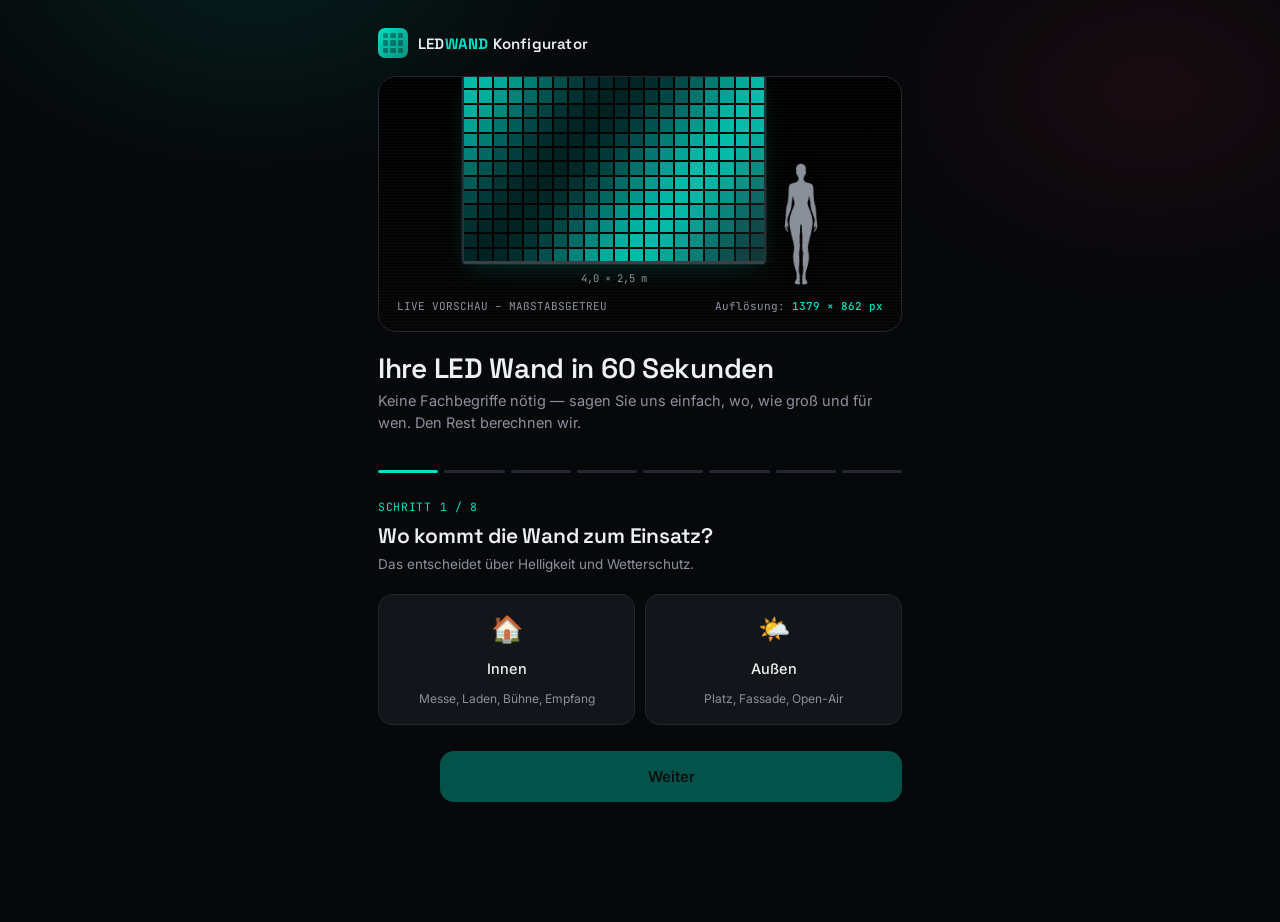
==== index.html @ cf52d273 "Initial release: LED wall price configurator Mobile-first single-page wizard for LED wall pricing (r" ====
<!DOCTYPE html>
<html lang="de">
<head>
<meta charset="UTF-8">
<meta name="viewport" content="width=device-width, initial-scale=1.0, maximum-scale=1.0">
<title>LED Wand Konfigurator</title>
<link rel="preconnect" href="https://fonts.googleapis.com">
<link href="https://fonts.googleapis.com/css2?family=Space+Grotesk:wght@400;500;600;700&family=Inter:wght@400;500;600;700&family=JetBrains+Mono:wght@400;500&display=swap" rel="stylesheet">
<link rel="stylesheet" href="css/base.css">
<link rel="stylesheet" href="css/preview.css">
<link rel="stylesheet" href="css/ui.css">
</head>
<body>
<div class="bgglow"></div>
<div class="wrap">

  <!-- ═══════════ HEADER / LIVE PREVIEW ═══════════ -->
  <div class="hero">
    <div class="brand">
      <div class="brand-mark">
        <span></span><span></span><span></span>
        <span></span><span></span><span></span>
        <span></span><span></span><span></span>
      </div>
      <div class="brand-name">LED<b>WAND</b> Konfigurator</div>
    </div>

    <div class="led-preview">
      <div class="scale-stage" id="scaleStage">
        <div class="wall-unit" id="wallUnit">
          <div class="grid-stage" id="gridStage"></div>
          <div class="wall-dim" id="wallDim">4,0 × 2,5 m</div>
        </div>
        <div class="human-unit" id="humanUnit">
          <img id="humanImg" src="assets/human.png" alt="Maßstab">
        </div>
      </div>
      <div class="preview-meta">
        <span>LIVE VORSCHAU – MAßSTABSGETREU</span>
        <span>Auflösung: <span class="val" id="metaRes">–</span></span>
      </div>
    </div>

    <h1>Ihre LED Wand in 60 Sekunden</h1>
    <p>Keine Fachbegriffe nötig — sagen Sie uns einfach, wo, wie groß und für wen. Den Rest berechnen wir.</p>
  </div>

  <div class="progress-row" id="progressRow"></div>

  <!-- ═══════════ STEP 1: Einsatzort ═══════════ -->
  <div class="step" data-step="location">
    <span class="eyebrow step-eyebrow"></span>
    <h2>Wo kommt die Wand zum Einsatz?</h2>
    <p class="sub">Das entscheidet über Helligkeit und Wetterschutz.</p>
    <div class="opt-grid two" id="optLocation">
      <div class="opt" data-value="indoor">
        <div class="ic">🏠</div>
        <div class="lbl">Innen</div>
        <div class="desc">Messe, Laden, Bühne, Empfang</div>
      </div>
      <div class="opt" data-value="outdoor">
        <div class="ic">🌤️</div>
        <div class="lbl">Außen</div>
        <div class="desc">Platz, Fassade, Open-Air</div>
      </div>
    </div>
  </div>

  <!-- ═══════════ STEP 2: Einsatzzweck ═══════════ -->
  <div class="step" data-step="purpose">
    <span class="eyebrow step-eyebrow"></span>
    <h2>Wofür nutzen Sie die Wand?</h2>
    <p class="sub">Hilft uns, die passende Bauweise vorzuschlagen.</p>
    <div class="opt-grid" id="optPurpose">
      <div class="opt" data-value="event">
        <div class="ic">🎤</div>
        <div><div class="lbl">Event / Messe</div><div class="desc">Kurzzeitig, oft gemietet</div></div>
        <div class="check">✓</div>
      </div>
      <div class="opt" data-value="stage">
        <div class="ic">🎸</div>
        <div><div class="lbl">Bühne / Konzert</div><div class="desc">Show, hohe Bildqualität</div></div>
        <div class="check">✓</div>
      </div>
      <div class="opt" data-value="retail">
        <div class="ic">🛍️</div>
        <div><div class="lbl">Laden / Werbung</div><div class="desc">Dauerinstallation, Schaufenster</div></div>
        <div class="check">✓</div>
      </div>
      <div class="opt" data-value="corporate">
        <div class="ic">🏢</div>
        <div><div class="lbl">Empfang / Büro</div><div class="desc">Lobby, Konferenzraum</div></div>
        <div class="check">✓</div>
      </div>
      <div class="opt" data-value="other">
        <div class="ic">✨</div>
        <div><div class="lbl">Etwas anderes</div><div class="desc">Sonderprojekt</div></div>
        <div class="check">✓</div>
      </div>
    </div>
  </div>

  <!-- ═══════════ STEP 3: Betrachtungsabstand ═══════════ -->
  <div class="step" data-step="distance">
    <span class="eyebrow step-eyebrow"></span>
    <h2>Wie nah kommen Zuschauer der Wand?</h2>
    <p class="sub">Der typische Mindestabstand des Publikums — nicht die Raumgröße.</p>
    <div class="slider-block">
      <div class="slider-readout" id="distReadout">5<small>Meter</small></div>
      <div class="slider-caption" id="distCaption">Normaler Messestand-Abstand</div>
      <input type="range" id="distSlider" min="1" max="30" value="5" step="1">
      <div class="range-labels"><span>1 m</span><span>30+ m</span></div>
    </div>
  </div>

  <!-- ═══════════ STEP 4: Größe ═══════════ -->
  <div class="step" data-step="size">
    <span class="eyebrow step-eyebrow"></span>
    <h2>Wie groß soll die Wand sein?</h2>
    <p class="sub">Schätzen reicht völlig — wir runden auf passende Module.</p>
    <div class="slider-block">
      <div class="dual-slider">
        <div class="dual-label"><span>Breite</span><b id="widthVal">4.0 m</b></div>
        <input type="range" id="widthSlider" min="1" max="15" value="4" step="0.5">
      </div>
      <div class="dual-slider">
        <div class="dual-label"><span>Höhe</span><b id="heightVal">2.5 m</b></div>
        <input type="range" id="heightSlider" min="1" max="8" value="2.5" step="0.5">
      </div>
      <div class="range-labels" style="margin-top:16px;">
        <span>Gesamtfläche</span>
        <span class="val" id="areaVal" style="color:var(--accent); font-family:'JetBrains Mono',monospace;">10.0 m²</span>
      </div>
    </div>
  </div>

  <!-- ═══════════ STEP 5: Montagehöhe ═══════════ -->
  <div class="step" data-step="mountHeight">
    <span class="eyebrow step-eyebrow"></span>
    <h2>Wie hoch über dem Boden hängt die Wand?</h2>
    <p class="sub">Die Unterkante der Wand — wichtig für Sichtlinien und Befestigung.</p>
    <div class="slider-block">
      <div class="slider-readout" id="mountHReadout">0,0<small>Meter</small></div>
      <div class="slider-caption" id="mountHCaption">Direkt auf dem Boden stehend</div>
      <input type="range" id="mountHSlider" min="0" max="6" value="0" step="0.25">
      <div class="range-labels"><span>0 m</span><span>6 m</span></div>
    </div>
  </div>

  <!-- ═══════════ STEP 6: Himmelsrichtung (nur outdoor) ═══════════ -->
  <div class="step" data-step="orientation">
    <span class="eyebrow step-eyebrow"></span>
    <h2>In welche Richtung zeigt die Wand?</h2>
    <p class="sub">Wichtig bei Außenwänden, da Sonneneinstrahlung die Lesbarkeit beeinflusst.</p>
    <div class="opt-grid two" id="optOrientation">
      <div class="opt" data-value="n"><div class="ic">⬆️</div><div class="lbl">Norden</div><div class="check">✓</div></div>
      <div class="opt" data-value="ne"><div class="ic">↗️</div><div class="lbl">Nordosten</div><div class="check">✓</div></div>
      <div class="opt" data-value="e"><div class="ic">➡️</div><div class="lbl">Osten</div><div class="check">✓</div></div>
      <div class="opt" data-value="se"><div class="ic">↘️</div><div class="lbl">Südosten</div><div class="check">✓</div></div>
      <div class="opt" data-value="s"><div class="ic">⬇️</div><div class="lbl">Süden</div><div class="check">✓</div></div>
      <div class="opt" data-value="sw"><div class="ic">↙️</div><div class="lbl">Südwesten</div><div class="check">✓</div></div>
      <div class="opt" data-value="w"><div class="ic">⬅️</div><div class="lbl">Westen</div><div class="check">✓</div></div>
      <div class="opt" data-value="nw"><div class="ic">↖️</div><div class="lbl">Nordwesten</div><div class="check">✓</div></div>
    </div>
    <p class="sub" style="margin-top:14px;">Unsicher? Kein Problem, einfach die ungefähre Richtung wählen.</p>
  </div>

  <!-- ═══════════ STEP 7: Mieten / Kaufen ═══════════ -->
  <div class="step" data-step="model">
    <span class="eyebrow step-eyebrow"></span>
    <h2>Mieten oder kaufen?</h2>
    <p class="sub">Bei kurzfristigem Bedarf lohnt sich meist die Miete.</p>
    <div class="opt-grid two" id="optModel">
      <div class="opt" data-value="rent"><div class="ic">📅</div><div class="lbl">Mieten</div><div class="desc">Tage / Wochen</div></div>
      <div class="opt" data-value="buy"><div class="ic">🏗️</div><div class="lbl">Kaufen</div><div class="desc">Feste Installation</div></div>
    </div>
    <div id="rentDaysWrap" style="display:none; margin-top:16px;">
      <div class="slider-block">
        <div class="slider-readout" id="daysReadout">3<small>Tage</small></div>
        <div class="slider-caption">Mietdauer inkl. Auf-/Abbau</div>
        <input type="range" id="daysSlider" min="1" max="30" value="3" step="1">
        <div class="range-labels"><span>1 Tag</span><span>30 Tage</span></div>
      </div>
    </div>
  </div>

  <!-- ═══════════ STEP 8: Montage / Aufbau ═══════════ -->
  <div class="step" data-step="installation">
    <span class="eyebrow step-eyebrow"></span>
    <h2>Wie soll die Wand befestigt werden?</h2>
    <p class="sub">Nur eine Einschätzung — die Technik klären wir später im Detail.</p>
    <div class="opt-grid two" id="optMountType">
      <div class="opt" data-value="wall"><div class="ic">🧱</div><div class="lbl">An Wand</div></div>
      <div class="opt" data-value="ground"><div class="ic">🪜</div><div class="lbl">Freistehend / Boden</div></div>
      <div class="opt" data-value="truss"><div class="ic">🏗️</div><div class="lbl">Hängend / Traverse</div></div>
      <div class="opt" data-value="facade"><div class="ic">🏢</div><div class="lbl">Fassade / Dach</div></div>
    </div>
    <p class="sub" style="margin-top:22px; margin-bottom:10px;">Ist bereits eine Halterung oder Unterkonstruktion vorhanden?</p>
    <div class="opt-grid two" id="optStructure">
      <div class="opt" data-value="yes"><div class="ic">✅</div><div class="lbl">Ja</div></div>
      <div class="opt" data-value="no"><div class="ic">➖</div><div class="lbl">Nein</div></div>
      <div class="opt" data-value="unsure"><div class="ic">❔</div><div class="lbl">Weiß ich nicht</div></div>
    </div>
    <div class="field" style="margin-top:22px;">
      <label>Aufbauort (Adresse oder Ort, optional)</label>
      <input type="text" id="inpLocation" placeholder="z. B. Marktplatz, Musterstadt">
    </div>
  </div>

  <!-- ═══════════ STEP 9: Kontakt ═══════════ -->
  <div class="step" data-step="contact">
    <span class="eyebrow step-eyebrow"></span>
    <h2>Letzter Schritt — wohin mit dem Angebot?</h2>
    <p class="sub">Wir senden Ihnen die Detailkalkulation. Keine Spam-Anrufe, versprochen.</p>
    <div class="field">
      <label>Name</label>
      <input type="text" id="inpName" placeholder="Max Mustermann">
    </div>
    <div class="field">
      <label>Firma (optional)</label>
      <input type="text" id="inpCompany" placeholder="Mustermann GmbH">
    </div>
    <div class="field">
      <label>E-Mail</label>
      <input type="email" id="inpEmail" placeholder="max@firma.de">
    </div>
    <div class="field">
      <label>Telefon (optional)</label>
      <input type="tel" id="inpPhone" placeholder="+49 ...">
    </div>
  </div>

  <!-- ═══════════ RESULT ═══════════ -->
  <div class="step" data-step="result">
    <span class="eyebrow">Ihr Ergebnis</span>
    <h2 id="resultHeadline">Ihre individuelle Einschätzung</h2>
    <p class="sub">Unverbindlich &amp; automatisch berechnet — ein Mensch prüft das final.</p>

    <div class="offer-card">
      <div class="offer-top">
        <div>
          <div class="tag">GESCHÄTZTER PREIS</div>
          <div class="offer-price" id="offerPrice">– €<small id="offerPriceUnit"></small></div>
          <div class="offer-sub" id="offerSub"></div>
        </div>
      </div>
      <div class="spec-list" id="specList"></div>
    </div>

    <div class="disclaimer">
      <b>Hinweis:</b> Dies ist eine automatische Richtpreis-Schätzung auf Basis Ihrer Angaben.
      Die finale Bestätigung inkl. Verfügbarkeit erfolgt nach Prüfung durch unser Team —
      derzeit ohne Versand, das folgt in der nächsten Ausbaustufe (E-Mail / SMS-Verifizierung).
    </div>

    <button class="restart" id="restartBtn">Konfiguration neu starten</button>
  </div>

  <!-- ═══════════ NAV BUTTONS ═══════════ -->
  <div class="nav-row" id="navRow">
    <button class="btn btn-ghost" id="backBtn">←</button>
    <button class="btn btn-primary" id="nextBtn">Weiter</button>
  </div>

</div>

<!-- JS — load order matters: state → pricing → navigation → validation → selectors → sliders → preview → offer → main -->
<script src="js/state.js"></script>
<script src="js/pricing.js"></script>
<script src="js/navigation.js"></script>
<script src="js/validation.js"></script>
<script src="js/selectors.js"></script>
<script src="js/sliders.js"></script>
<script src="js/preview.js"></script>
<script src="js/offer.js"></script>
<script src="js/main.js"></script>
</body>
</html>
---- css/base.css ----
/* CLAUDE: Global CSS variables, reset, body, and main layout wrapper.
   Edit here to change the colour scheme (--accent, --bg, etc.) or overall max-width. */

:root {
  --bg: #07080a;
  --bg2: #0d0f13;
  --panel: #12151a;
  --panel-hi: #181c23;
  --line: #23272f;
  --text: #eef0f3;
  --muted: #8b929e;
  --accent: #00e0c6;
  --accent2: #ff3d6e;
  --accent-dim: #0a3d36;
  --radius: 18px;
}

* { box-sizing: border-box; }
html, body { margin: 0; padding: 0; }

body {
  background: var(--bg);
  color: var(--text);
  font-family: 'Inter', system-ui, sans-serif;
  -webkit-font-smoothing: antialiased;
  min-height: 100vh;
  overflow-x: hidden;
}

.bgglow {
  position: fixed; inset: 0; z-index: 0; pointer-events: none;
  background:
    radial-gradient(ellipse 600px 400px at 20% -5%, rgba(0,224,198,0.10), transparent 60%),
    radial-gradient(ellipse 500px 350px at 90% 10%, rgba(255,61,110,0.07), transparent 60%);
}

.wrap {
  position: relative; z-index: 1;
  max-width: 560px; margin: 0 auto;
  padding: 0 18px 120px;
}
---- css/preview.css ----
/* CLAUDE: Styles for the live LED wall preview widget (top of page).
   Covers: hero/brand header, .led-preview container, .scale-stage layout,
   .wall-unit + .grid-stage (the animated LED pixel grid), .human-unit silhouette,
   and .preview-meta readout bar.
   The @keyframes sweep is the shimmer animation on the grid. */

/* — HERO / BRAND — */
.hero { padding: 28px 0 14px; }

.brand { display: flex; align-items: center; gap: 10px; margin-bottom: 18px; }
.brand-mark {
  width: 30px; height: 30px; border-radius: 7px;
  background: linear-gradient(135deg, var(--accent), #0a8f7e);
  display: grid; grid-template-columns: repeat(3, 1fr); gap: 2px; padding: 5px;
}
.brand-mark span { background: rgba(0,0,0,0.35); border-radius: 1px; }
.brand-name { font-family: 'Space Grotesk', sans-serif; font-weight: 600; font-size: 15px; letter-spacing: 0.2px; }
.brand-name b { color: var(--accent); }

/* — LED PREVIEW BOX — */
.led-preview {
  position: relative;
  border-radius: var(--radius);
  background: linear-gradient(180deg, #000, #050505);
  border: 1px solid var(--line);
  padding: 18px;
  overflow: hidden;
}
.led-preview::before {
  content: "";
  position: absolute; inset: 0;
  background: repeating-linear-gradient(
    0deg,
    rgba(255,255,255,0.025) 0px, rgba(255,255,255,0.025) 1px,
    transparent 1px, transparent 3px
  );
  pointer-events: none;
}

/* — SCALE STAGE (wall + human side by side) — */
.scale-stage {
  display: flex; align-items: flex-end; justify-content: center;
  gap: 18px; height: 190px; padding: 6px 4px 0;
}

.wall-unit {
  position: relative; flex-shrink: 0;
  display: flex; flex-direction: column; align-items: center;
}
.wall-unit .grid-stage {
  border: 2px solid #2b2f37;
  border-bottom: 3px solid #3a3f49;
  box-shadow: 0 0 0 1px rgba(0,224,198,0.08), 0 8px 24px -6px rgba(0,224,198,0.18);
}
.wall-dim {
  margin-top: 7px;
  font-family: 'JetBrains Mono', monospace;
  font-size: 10.5px; color: var(--muted); white-space: nowrap;
}

.human-unit {
  flex-shrink: 0; display: flex; flex-direction: column;
  align-items: center; justify-content: flex-end; height: 100%;
}
.human-unit img {
  display: block;
  filter: drop-shadow(0 2px 6px rgba(0,0,0,0.5));
  height: 100%; width: auto;
}
.human-label {
  margin-top: 7px;
  font-family: 'JetBrains Mono', monospace;
  font-size: 10.5px; color: var(--accent); white-space: nowrap;
}

/* — LED PIXEL GRID — */
.grid-stage {
  display: grid; gap: 2px; border-radius: 4px;
  overflow: hidden; position: relative; background: #020404;
}
.grid-stage::after {
  content: ""; position: absolute; inset: 0;
  background: linear-gradient(120deg, transparent 30%, rgba(255,255,255,0.07) 45%, transparent 60%);
  background-size: 220% 220%;
  animation: sweep 5s linear infinite;
  mix-blend-mode: screen; pointer-events: none;
}
@keyframes sweep {
  0%   { background-position: 120% 0%; }
  100% { background-position: -20% 100%; }
}

.cell {
  background: var(--cell-color, #0a1c19);
  border-radius: 0px;
  transition: background 0.6s ease, opacity 0.6s ease;
}

/* — METADATA BAR — */
.preview-meta {
  display: flex; justify-content: space-between; align-items: baseline;
  margin-top: 14px;
  font-family: 'JetBrains Mono', monospace; font-size: 11px; color: var(--muted);
}
.preview-meta .val { color: var(--accent); font-weight: 500; }

/* — HERO TEXT — */
.hero h1 {
  font-family: 'Space Grotesk', sans-serif;
  font-size: 26px; line-height: 1.15; font-weight: 600;
  margin: 20px 0 6px; letter-spacing: -0.3px;
}
.hero p { color: var(--muted); font-size: 14.5px; line-height: 1.5; margin: 0; }

@media (min-width: 480px) {
  .hero h1 { font-size: 28px; }
}
---- css/ui.css ----
/* CLAUDE: All UI control styles.
   Sections (in order):
   1. Progress bar (.progress-row / .progress-seg)
   2. Step wizard cards (.step, .eyebrow, @keyframes fadeUp)
   3. Option cards (.opt-grid, .opt, .opt.selected, .check badge)
   4. Sliders (.slider-block, .slider-readout, .dual-slider, input[type=range])
   5. Input fields (.field, .field-row)
   6. Navigation buttons (.nav-row, .btn, .btn-primary, .btn-ghost)
   7. Result/offer card (.offer-card, .spec-list, .disclaimer, .restart) */

/* ═══ 1. PROGRESS BAR ═══ */
.progress-row { display: flex; gap: 6px; margin: 22px 0 26px; }
.progress-seg { height: 3px; flex: 1; background: var(--line); border-radius: 2px; overflow: hidden; }
.progress-seg .fill { height: 100%; width: 0%; background: var(--accent); transition: width 0.4s ease; }

/* ═══ 2. STEP WIZARD CARDS ═══ */
.step { display: none; }
.step.active { display: block; animation: fadeUp 0.35s ease; }
@keyframes fadeUp {
  from { opacity: 0; transform: translateY(8px); }
  to   { opacity: 1; transform: translateY(0); }
}

.eyebrow {
  font-family: 'JetBrains Mono', monospace; font-size: 11.5px;
  letter-spacing: 0.06em; color: var(--accent);
  text-transform: uppercase; margin-bottom: 8px; display: block;
}
.step h2 {
  font-family: 'Space Grotesk', sans-serif; font-size: 21px;
  font-weight: 600; margin: 0 0 6px; letter-spacing: -0.2px;
}
.step .sub { color: var(--muted); font-size: 13.5px; margin: 0 0 20px; line-height: 1.45; }

/* ═══ 3. OPTION CARDS ═══ */
.opt-grid { display: grid; gap: 10px; }
.opt-grid.two { grid-template-columns: 1fr 1fr; }

.opt {
  background: var(--panel); border: 1px solid var(--line); border-radius: 14px;
  padding: 16px 14px; cursor: pointer;
  display: flex; align-items: center; gap: 12px;
  transition: border-color 0.2s, background 0.2s, transform 0.15s;
  -webkit-tap-highlight-color: transparent; user-select: none;
}
.opt:active { transform: scale(0.98); }
.opt.selected {
  border-color: var(--accent);
  background: linear-gradient(180deg, rgba(0,224,198,0.10), rgba(0,224,198,0.03));
}
.opt .ic { font-size: 22px; flex-shrink: 0; width: 30px; text-align: center; }
.opt .lbl { font-size: 14.5px; font-weight: 500; }
.opt .desc { font-size: 12px; color: var(--muted); margin-top: 2px; }
.opt-grid.two .opt { flex-direction: column; text-align: center; padding: 18px 10px; }
.opt-grid.two .opt .ic { width: auto; font-size: 26px; margin-bottom: 4px; }

/* Selected check badge */
.check {
  margin-left: auto; width: 18px; height: 18px; border-radius: 50%;
  border: 1.5px solid var(--line); flex-shrink: 0;
  display: flex; align-items: center; justify-content: center;
  font-size: 11px; color: transparent;
}
.opt.selected .check { background: var(--accent); border-color: var(--accent); color: #06231f; }

/* ═══ 4. SLIDERS ═══ */
.slider-block { background: var(--panel); border: 1px solid var(--line); border-radius: 16px; padding: 22px 18px; }

.slider-readout {
  font-family: 'Space Grotesk', sans-serif; font-size: 34px; font-weight: 600;
  color: var(--accent); text-align: center; margin-bottom: 4px;
}
.slider-readout small { font-size: 15px; color: var(--muted); font-weight: 500; margin-left: 4px; }
.slider-caption { text-align: center; font-size: 12.5px; color: var(--muted); margin-bottom: 18px; }

input[type=range] {
  width: 100%; height: 4px; border-radius: 2px; background: var(--line);
  -webkit-appearance: none; appearance: none; outline: none;
}
input[type=range]::-webkit-slider-thumb {
  -webkit-appearance: none; width: 24px; height: 24px; border-radius: 50%;
  background: var(--accent); border: 4px solid var(--bg);
  box-shadow: 0 0 0 1px var(--accent), 0 2px 10px rgba(0,224,198,0.5);
  cursor: pointer;
}
input[type=range]::-moz-range-thumb {
  width: 24px; height: 24px; border-radius: 50%;
  background: var(--accent); border: 4px solid var(--bg); cursor: pointer;
}
.range-labels {
  display: flex; justify-content: space-between;
  font-size: 11px; color: var(--muted); margin-top: 8px;
  font-family: 'JetBrains Mono', monospace;
}

.dual-slider { margin-top: 18px; }
.dual-slider + .dual-slider { margin-top: 22px; }
.dual-label { display: flex; justify-content: space-between; font-size: 13px; color: var(--muted); margin-bottom: 8px; }
.dual-label b { color: var(--text); font-family: 'JetBrains Mono', monospace; font-weight: 500; }

/* ═══ 5. INPUT FIELDS ═══ */
.field { margin-bottom: 14px; }
.field label { display: block; font-size: 12.5px; color: var(--muted); margin-bottom: 6px; }
.field input, .field textarea {
  width: 100%; background: var(--panel); border: 1px solid var(--line); color: var(--text);
  border-radius: 12px; padding: 13px 14px; font-size: 15px; font-family: inherit;
  transition: border-color 0.2s;
}
.field input:focus, .field textarea:focus { outline: none; border-color: var(--accent); }
.field-row { display: flex; gap: 10px; }
.field-row .field { flex: 1; }

/* ═══ 6. NAV BUTTONS ═══ */
.nav-row { display: flex; gap: 10px; margin-top: 26px; }
.btn {
  flex: 1; border: none; border-radius: 14px; padding: 15px 18px;
  font-size: 15px; font-weight: 600; font-family: 'Inter', sans-serif;
  cursor: pointer; display: flex; align-items: center; justify-content: center; gap: 6px;
  transition: opacity 0.2s, transform 0.15s;
}
.btn:active { transform: scale(0.97); }
.btn-primary { background: var(--accent); color: #06231f; }
.btn-primary:disabled { opacity: 0.35; pointer-events: none; }
.btn-ghost { background: var(--panel); color: var(--text); border: 1px solid var(--line); flex: 0 0 52px; }

/* Footer spacer */
.fixed-bottom-spacer { height: 0; }

/* ═══ 7. RESULT / OFFER CARD ═══ */
.offer-card {
  background: linear-gradient(180deg, var(--panel-hi), var(--panel));
  border: 1px solid var(--line); border-radius: 20px; padding: 24px 20px; margin-top: 6px;
  position: relative; overflow: hidden;
}
.offer-card::before {
  content: ""; position: absolute; top: -40%; right: -30%; width: 240px; height: 240px;
  background: radial-gradient(circle, rgba(0,224,198,0.18), transparent 70%);
}
.offer-top {
  display: flex; justify-content: space-between; align-items: flex-start;
  margin-bottom: 18px; position: relative; z-index: 1;
}
.offer-top .tag { font-family: 'JetBrains Mono', monospace; font-size: 11px; color: var(--accent); letter-spacing: 0.05em; }
.offer-price { font-family: 'Space Grotesk', sans-serif; font-size: 38px; font-weight: 700; margin: 2px 0 0; }
.offer-price small { font-size: 14px; color: var(--muted); font-weight: 500; }
.offer-sub { font-size: 12.5px; color: var(--muted); margin-top: 4px; }

.spec-list { display: grid; gap: 0; border-top: 1px solid var(--line); margin-top: 4px; position: relative; z-index: 1; }
.spec-row { display: flex; justify-content: space-between; padding: 11px 0; border-bottom: 1px solid var(--line); font-size: 13.5px; }
.spec-row .k { color: var(--muted); }
.spec-row .v { font-weight: 500; text-align: right; }

.disclaimer {
  font-size: 11.5px; color: var(--muted); line-height: 1.5; margin-top: 16px;
  padding: 12px 14px; background: rgba(255,255,255,0.02);
  border-radius: 10px; border: 1px solid var(--line);
}
.disclaimer b { color: var(--accent2); }

.restart {
  display: block; text-align: center; margin: 18px auto 0;
  font-size: 13px; color: var(--muted); text-decoration: underline;
  cursor: pointer; background: none; border: none; font-family: inherit;
}
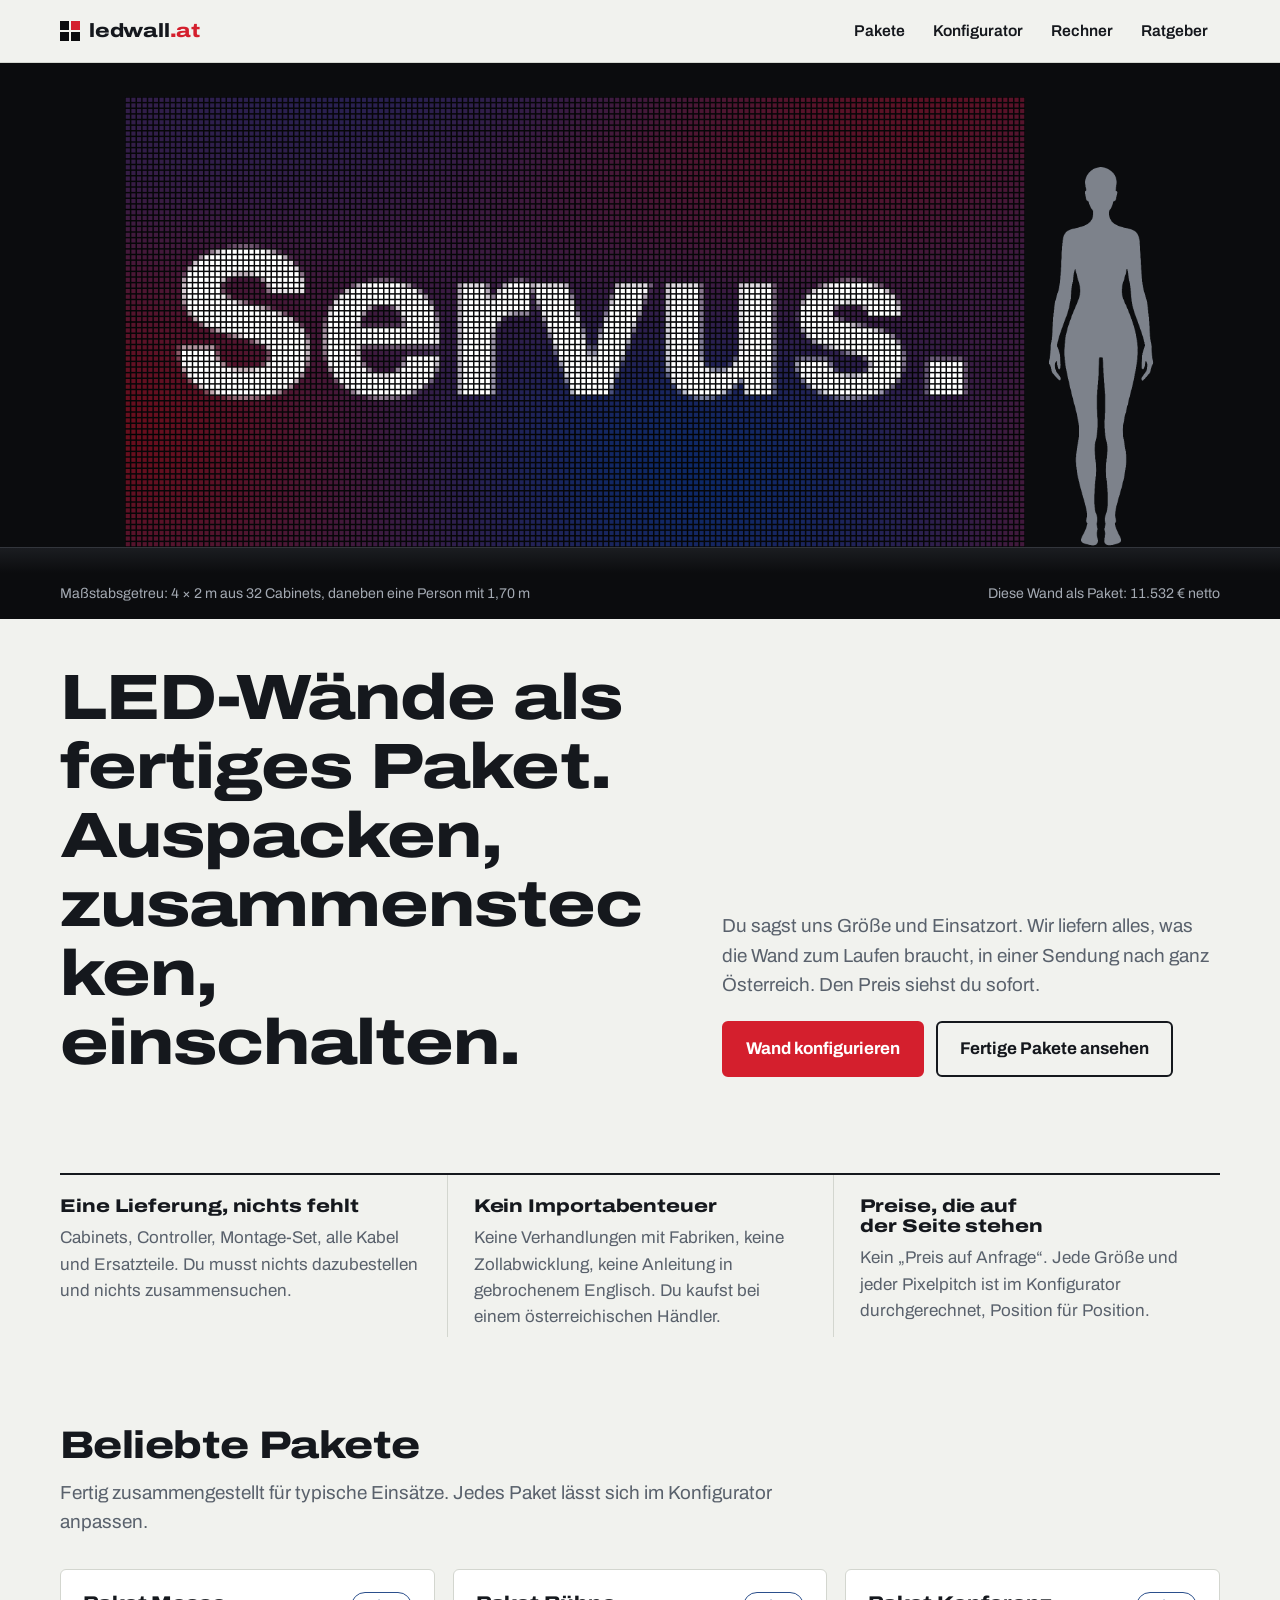
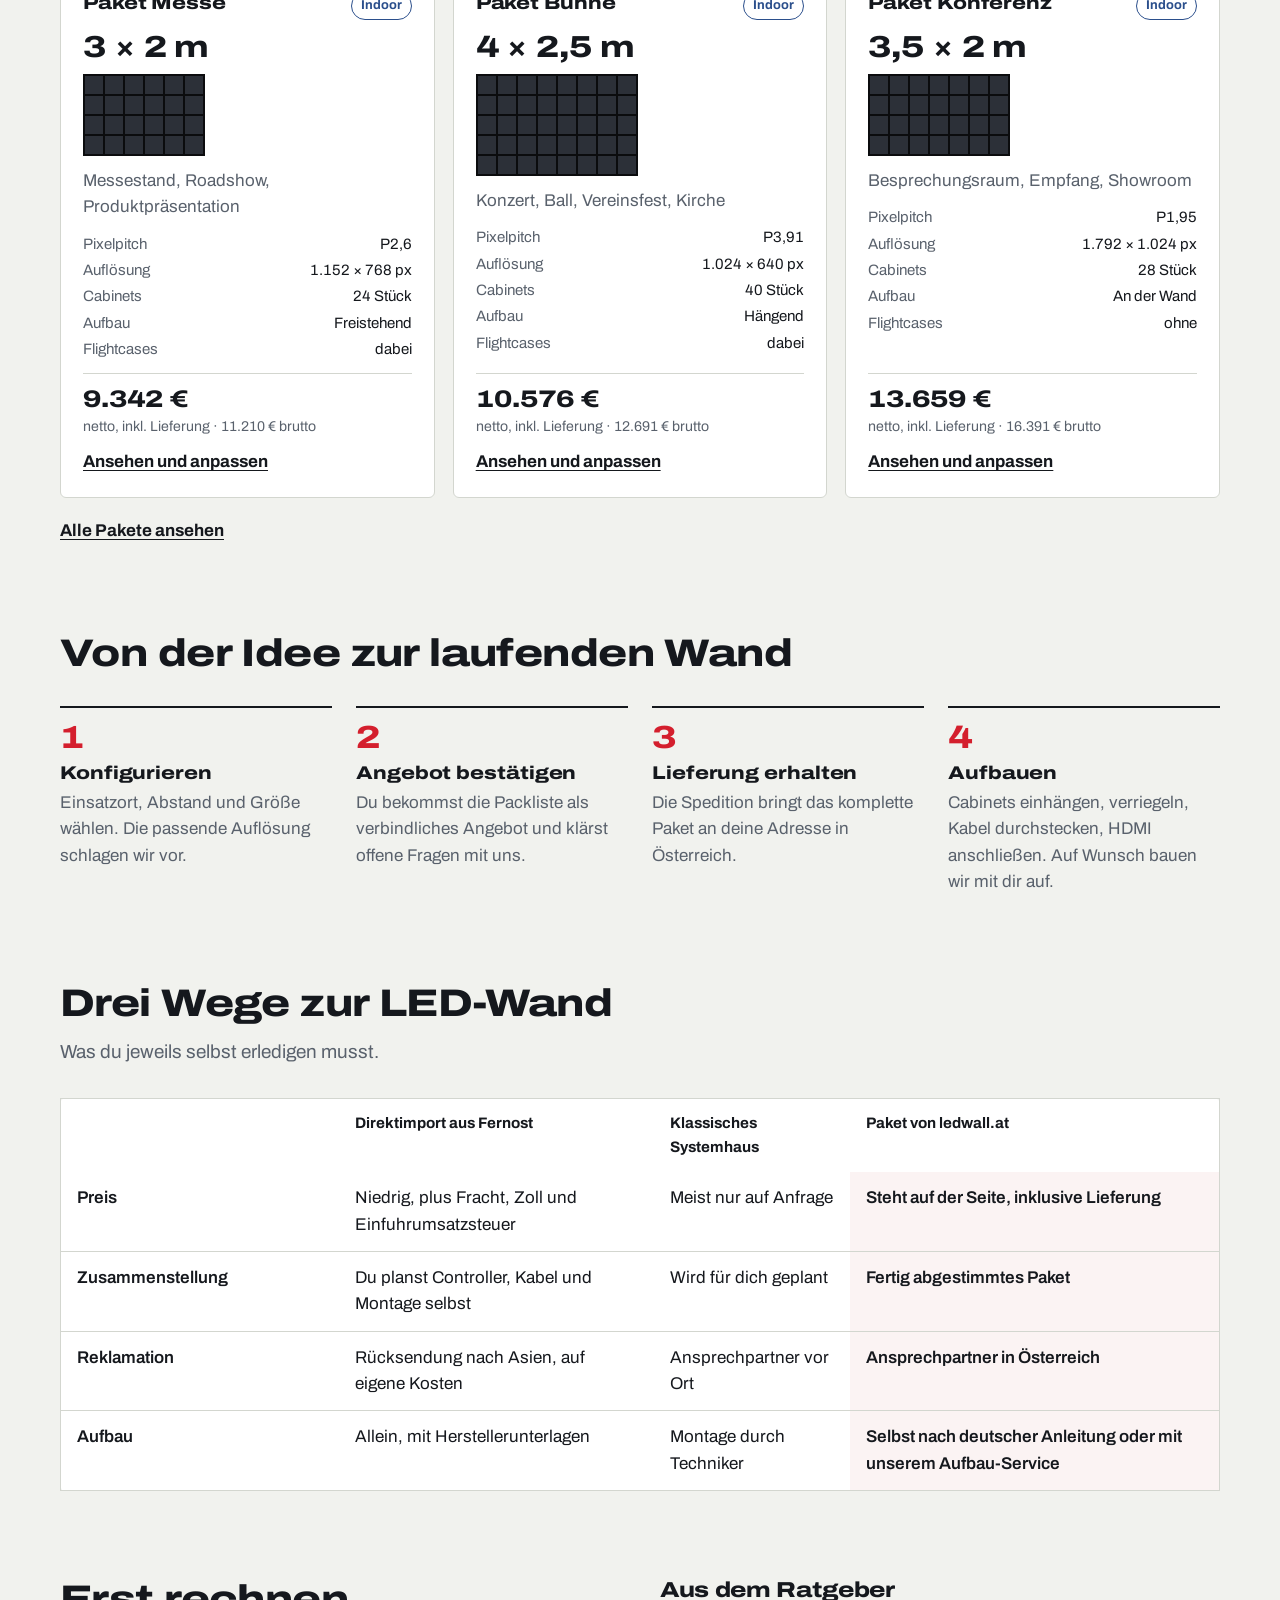
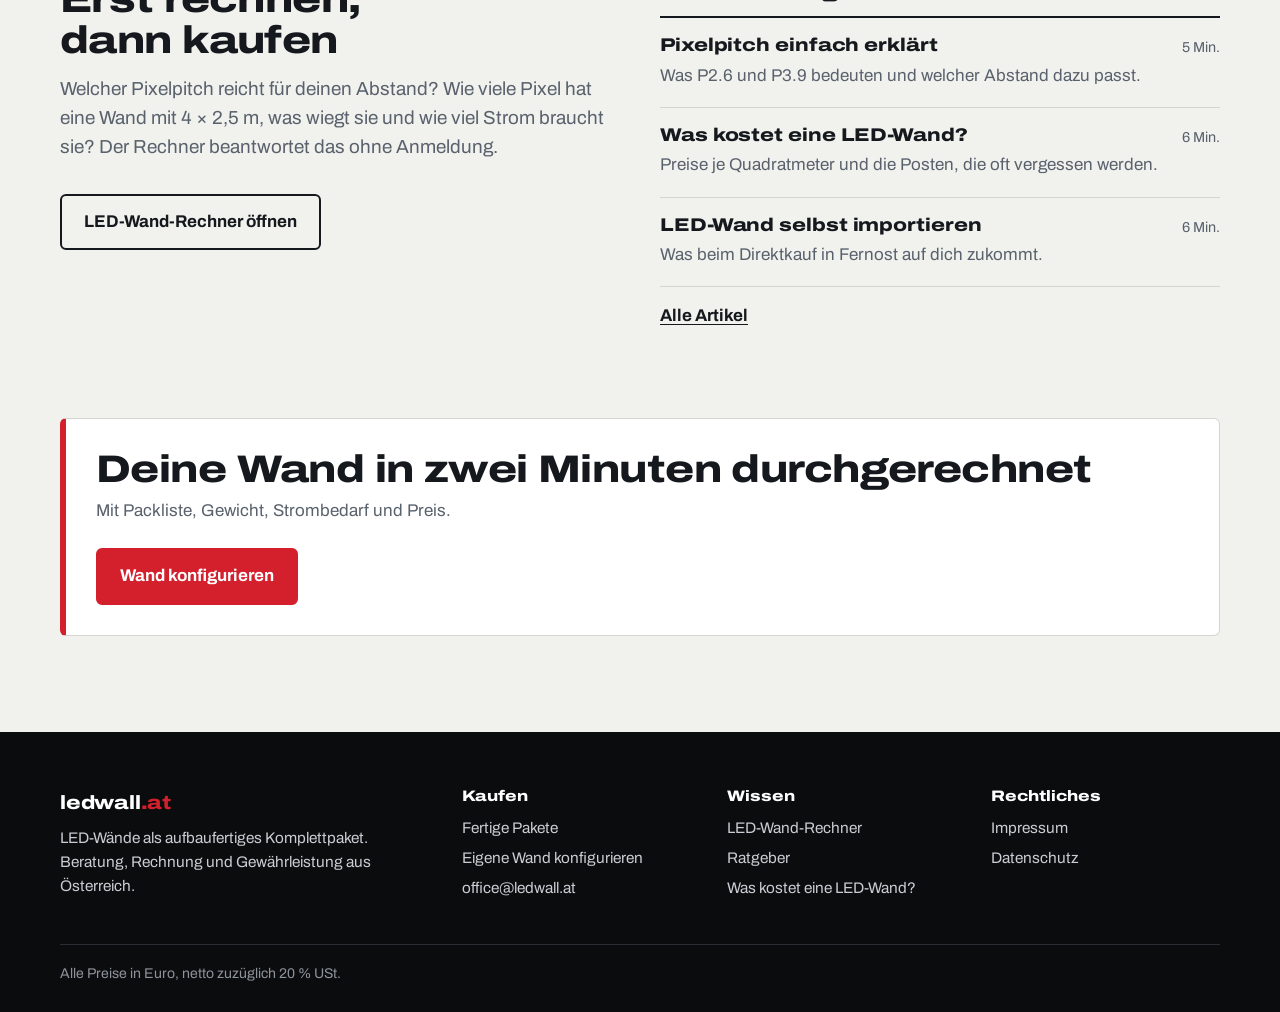
==== commit 5106c2c7: "Rebuild site as ledwall.at portal: packages, configurator, calculator, guide Replace the single-page" ====
--- a/index.html
+++ b/index.html
@@ -1,278 +1,140 @@
 <!DOCTYPE html>
-<html lang="de">
+<html lang="de-AT">
 <head>
 <meta charset="UTF-8">
-<meta name="viewport" content="width=device-width, initial-scale=1.0, maximum-scale=1.0">
-<title>LED Wand Konfigurator</title>
-<link rel="preconnect" href="https://fonts.googleapis.com">
-<link href="https://fonts.googleapis.com/css2?family=Space+Grotesk:wght@400;500;600;700&family=Inter:wght@400;500;600;700&family=JetBrains+Mono:wght@400;500&display=swap" rel="stylesheet">
-<link rel="stylesheet" href="css/base.css">
-<link rel="stylesheet" href="css/preview.css">
-<link rel="stylesheet" href="css/ui.css">
+<meta name="viewport" content="width=device-width, initial-scale=1">
+<title>LED-Wand kaufen in Österreich – als fertiges Komplettpaket | ledwall.at</title>
+<meta name="description" content="LED-Wände als aufbaufertiges Paket: Cabinets, Controller, Montage-Set und Kabel in einer Lieferung. Preis sofort im Konfigurator berechnen.">
+<link rel="stylesheet" href="css/site.css">
+<style>
+  .hero-wall { width: min(900px, 76vw); }
+  .hero-figure { height: calc(min(900px, 76vw) * 0.425); width: auto; }
+</style>
 </head>
 <body>
-<div class="bgglow"></div>
-<div class="wrap">
+<main id="inhalt">
 
-  <!-- ═══════════ HEADER / LIVE PREVIEW ═══════════ -->
-  <div class="hero">
-    <div class="brand">
-      <div class="brand-mark">
-        <span></span><span></span><span></span>
-        <span></span><span></span><span></span>
-        <span></span><span></span><span></span>
-      </div>
-      <div class="brand-name">LED<b>WAND</b> Konfigurator</div>
-    </div>
-
-    <div class="led-preview">
-      <div class="scale-stage" id="scaleStage">
-        <div class="wall-unit" id="wallUnit">
-          <div class="grid-stage" id="gridStage"></div>
-          <div class="wall-dim" id="wallDim">4,0 × 2,5 m</div>
-        </div>
-        <div class="human-unit" id="humanUnit">
-          <img id="humanImg" src="assets/human.png" alt="Maßstab">
-        </div>
-      </div>
-      <div class="preview-meta">
-        <span>LIVE VORSCHAU – MAßSTABSGETREU</span>
-        <span>Auflösung: <span class="val" id="metaRes">–</span></span>
+  <div class="stage">
+    <div class="wrap">
+      <div class="stage-inner">
+        <div class="stage-wall hero-wall"><canvas id="heroWall" role="img" aria-label="Animierte Darstellung einer LED-Wand aus 32 Cabinets, 4 mal 2 Meter"></canvas></div>
+        <img class="stage-figure hero-figure" src="assets/human.png" alt="" width="318" height="1118">
       </div>
     </div>
-
-    <h1>Ihre LED Wand in 60 Sekunden</h1>
-    <p>Keine Fachbegriffe nötig — sagen Sie uns einfach, wo, wie groß und für wen. Den Rest berechnen wir.</p>
+    <div class="stage-floor"></div>
+    <div class="wrap stage-caption">
+      <span>Maßstabsgetreu: 4 × 2 m aus 32 Cabinets, daneben eine Person mit 1,70 m</span>
+      <span id="heroPrice"></span>
+    </div>
   </div>
 
-  <div class="progress-row" id="progressRow"></div>
-
-  <!-- ═══════════ STEP 1: Einsatzort ═══════════ -->
-  <div class="step" data-step="location">
-    <span class="eyebrow step-eyebrow"></span>
-    <h2>Wo kommt die Wand zum Einsatz?</h2>
-    <p class="sub">Das entscheidet über Helligkeit und Wetterschutz.</p>
-    <div class="opt-grid two" id="optLocation">
-      <div class="opt" data-value="indoor">
-        <div class="ic">🏠</div>
-        <div class="lbl">Innen</div>
-        <div class="desc">Messe, Laden, Bühne, Empfang</div>
-      </div>
-      <div class="opt" data-value="outdoor">
-        <div class="ic">🌤️</div>
-        <div class="lbl">Außen</div>
-        <div class="desc">Platz, Fassade, Open-Air</div>
+  <div class="wrap hero-text">
+    <h1>LED-Wände als fertiges Paket. Auspacken, zusammenstecken, einschalten.</h1>
+    <div>
+      <p class="lead">Du sagst uns Größe und Einsatzort. Wir liefern alles, was die Wand zum Laufen braucht, in einer Sendung nach ganz Österreich. Den Preis siehst du sofort.</p>
+      <div class="btn-row">
+        <a class="btn btn-main" href="konfigurator.html">Wand konfigurieren</a>
+        <a class="btn" href="pakete.html">Fertige Pakete ansehen</a>
       </div>
     </div>
   </div>
 
-  <!-- ═══════════ STEP 2: Einsatzzweck ═══════════ -->
-  <div class="step" data-step="purpose">
-    <span class="eyebrow step-eyebrow"></span>
-    <h2>Wofür nutzen Sie die Wand?</h2>
-    <p class="sub">Hilft uns, die passende Bauweise vorzuschlagen.</p>
-    <div class="opt-grid" id="optPurpose">
-      <div class="opt" data-value="event">
-        <div class="ic">🎤</div>
-        <div><div class="lbl">Event / Messe</div><div class="desc">Kurzzeitig, oft gemietet</div></div>
-        <div class="check">✓</div>
+  <section class="wrap">
+    <div class="inbox">
+      <div>
+        <h3>Eine Lieferung, nichts fehlt</h3>
+        <p>Cabinets, Controller, Montage-Set, alle Kabel und Ersatzteile. Du musst nichts dazubestellen und nichts zusammensuchen.</p>
       </div>
-      <div class="opt" data-value="stage">
-        <div class="ic">🎸</div>
-        <div><div class="lbl">Bühne / Konzert</div><div class="desc">Show, hohe Bildqualität</div></div>
-        <div class="check">✓</div>
+      <div>
+        <h3>Kein Importabenteuer</h3>
+        <p>Keine Verhandlungen mit Fabriken, keine Zollabwicklung, keine Anleitung in gebrochenem Englisch. Du kaufst bei einem österreichischen Händler.</p>
       </div>
-      <div class="opt" data-value="retail">
-        <div class="ic">🛍️</div>
-        <div><div class="lbl">Laden / Werbung</div><div class="desc">Dauerinstallation, Schaufenster</div></div>
-        <div class="check">✓</div>
-      </div>
-      <div class="opt" data-value="corporate">
-        <div class="ic">🏢</div>
-        <div><div class="lbl">Empfang / Büro</div><div class="desc">Lobby, Konferenzraum</div></div>
-        <div class="check">✓</div>
-      </div>
-      <div class="opt" data-value="other">
-        <div class="ic">✨</div>
-        <div><div class="lbl">Etwas anderes</div><div class="desc">Sonderprojekt</div></div>
-        <div class="check">✓</div>
+      <div>
+        <h3>Preise, die auf der Seite stehen</h3>
+        <p>Kein „Preis auf Anfrage“. Jede Größe und jeder Pixelpitch ist im Konfigurator durchgerechnet, Position für Position.</p>
       </div>
     </div>
-  </div>
+  </section>
 
-  <!-- ═══════════ STEP 3: Betrachtungsabstand ═══════════ -->
-  <div class="step" data-step="distance">
-    <span class="eyebrow step-eyebrow"></span>
-    <h2>Wie nah kommen Zuschauer der Wand?</h2>
-    <p class="sub">Der typische Mindestabstand des Publikums — nicht die Raumgröße.</p>
-    <div class="slider-block">
-      <div class="slider-readout" id="distReadout">5<small>Meter</small></div>
-      <div class="slider-caption" id="distCaption">Normaler Messestand-Abstand</div>
-      <input type="range" id="distSlider" min="1" max="30" value="5" step="1">
-      <div class="range-labels"><span>1 m</span><span>30+ m</span></div>
+  <section class="wrap">
+    <div class="sec-head">
+      <h2>Beliebte Pakete</h2>
+      <p class="lead">Fertig zusammengestellt für typische Einsätze. Jedes Paket lässt sich im Konfigurator anpassen.</p>
     </div>
-  </div>
+    <div class="pk-grid" data-pakete="3"></div>
+    <p style="margin-top:20px"><a href="pakete.html"><b>Alle Pakete ansehen</b></a></p>
+  </section>
 
-  <!-- ═══════════ STEP 4: Größe ═══════════ -->
-  <div class="step" data-step="size">
-    <span class="eyebrow step-eyebrow"></span>
-    <h2>Wie groß soll die Wand sein?</h2>
-    <p class="sub">Schätzen reicht völlig — wir runden auf passende Module.</p>
-    <div class="slider-block">
-      <div class="dual-slider">
-        <div class="dual-label"><span>Breite</span><b id="widthVal">4.0 m</b></div>
-        <input type="range" id="widthSlider" min="1" max="15" value="4" step="0.5">
+  <section class="wrap">
+    <div class="sec-head"><h2>Von der Idee zur laufenden Wand</h2></div>
+    <ol class="steps">
+      <li><h3>Konfigurieren</h3><p>Einsatzort, Abstand und Größe wählen. Die passende Auflösung schlagen wir vor.</p></li>
+      <li><h3>Angebot bestätigen</h3><p>Du bekommst die Packliste als verbindliches Angebot und klärst offene Fragen mit uns.</p></li>
+      <li><h3>Lieferung erhalten</h3><p>Die Spedition bringt das komplette Paket an deine Adresse in Österreich.</p></li>
+      <li><h3>Aufbauen</h3><p>Cabinets einhängen, verriegeln, Kabel durchstecken, HDMI anschließen. Auf Wunsch bauen wir mit dir auf.</p></li>
+    </ol>
+  </section>
+
+  <section class="wrap">
+    <div class="sec-head">
+      <h2>Drei Wege zur LED-Wand</h2>
+      <p class="lead">Was du jeweils selbst erledigen musst.</p>
+    </div>
+    <div class="table-scroll">
+    <table class="compare">
+      <thead><tr><th></th><th>Direktimport aus Fernost</th><th>Klassisches Systemhaus</th><th>Paket von ledwall.at</th></tr></thead>
+      <tbody>
+        <tr><th>Preis</th><td>Niedrig, plus Fracht, Zoll und Einfuhrumsatzsteuer</td><td>Meist nur auf Anfrage</td><td>Steht auf der Seite, inklusive Lieferung</td></tr>
+        <tr><th>Zusammenstellung</th><td>Du planst Controller, Kabel und Montage selbst</td><td>Wird für dich geplant</td><td>Fertig abgestimmtes Paket</td></tr>
+        <tr><th>Reklamation</th><td>Rücksendung nach Asien, auf eigene Kosten</td><td>Ansprechpartner vor Ort</td><td>Ansprechpartner in Österreich</td></tr>
+        <tr><th>Aufbau</th><td>Allein, mit Herstellerunterlagen</td><td>Montage durch Techniker</td><td>Selbst nach deutscher Anleitung oder mit unserem Aufbau-Service</td></tr>
+      </tbody>
+    </table>
+    </div>
+  </section>
+
+  <section class="wrap split">
+    <div>
+      <div class="sec-head">
+        <h2>Erst rechnen, dann kaufen</h2>
+        <p class="lead">Welcher Pixelpitch reicht für deinen Abstand? Wie viele Pixel hat eine Wand mit 4 × 2,5 m, was wiegt sie und wie viel Strom braucht sie? Der Rechner beantwortet das ohne Anmeldung.</p>
       </div>
-      <div class="dual-slider">
-        <div class="dual-label"><span>Höhe</span><b id="heightVal">2.5 m</b></div>
-        <input type="range" id="heightSlider" min="1" max="8" value="2.5" step="0.5">
+      <a class="btn" href="rechner.html">LED-Wand-Rechner öffnen</a>
+    </div>
+    <div>
+      <h2 style="font-size:1.35rem; margin-bottom:14px">Aus dem Ratgeber</h2>
+      <div class="art-list">
+        <a href="ratgeber/pixelpitch.html"><h3>Pixelpitch einfach erklärt</h3><span>5 Min.</span><p>Was P2.6 und P3.9 bedeuten und welcher Abstand dazu passt.</p></a>
+        <a href="ratgeber/led-wand-kosten.html"><h3>Was kostet eine LED-Wand?</h3><span>6 Min.</span><p>Preise je Quadratmeter und die Posten, die oft vergessen werden.</p></a>
+        <a href="ratgeber/import-aus-china.html"><h3>LED-Wand selbst importieren</h3><span>6 Min.</span><p>Was beim Direktkauf in Fernost auf dich zukommt.</p></a>
       </div>
-      <div class="range-labels" style="margin-top:16px;">
-        <span>Gesamtfläche</span>
-        <span class="val" id="areaVal" style="color:var(--accent); font-family:'JetBrains Mono',monospace;">10.0 m²</span>
+      <p style="margin-top:16px"><a href="ratgeber/index.html"><b>Alle Artikel</b></a></p>
+    </div>
+  </section>
+
+  <section class="wrap">
+    <div class="cta-band">
+      <div>
+        <h2>Deine Wand in zwei Minuten durchgerechnet</h2>
+        <p class="muted" style="margin-top:8px">Mit Packliste, Gewicht, Strombedarf und Preis.</p>
       </div>
+      <a class="btn btn-main" href="konfigurator.html">Wand konfigurieren</a>
     </div>
-  </div>
+  </section>
 
-  <!-- ═══════════ STEP 5: Montagehöhe ═══════════ -->
-  <div class="step" data-step="mountHeight">
-    <span class="eyebrow step-eyebrow"></span>
-    <h2>Wie hoch über dem Boden hängt die Wand?</h2>
-    <p class="sub">Die Unterkante der Wand — wichtig für Sichtlinien und Befestigung.</p>
-    <div class="slider-block">
-      <div class="slider-readout" id="mountHReadout">0,0<small>Meter</small></div>
-      <div class="slider-caption" id="mountHCaption">Direkt auf dem Boden stehend</div>
-      <input type="range" id="mountHSlider" min="0" max="6" value="0" step="0.25">
-      <div class="range-labels"><span>0 m</span><span>6 m</span></div>
-    </div>
-  </div>
-
-  <!-- ═══════════ STEP 6: Himmelsrichtung (nur outdoor) ═══════════ -->
-  <div class="step" data-step="orientation">
-    <span class="eyebrow step-eyebrow"></span>
-    <h2>In welche Richtung zeigt die Wand?</h2>
-    <p class="sub">Wichtig bei Außenwänden, da Sonneneinstrahlung die Lesbarkeit beeinflusst.</p>
-    <div class="opt-grid two" id="optOrientation">
-      <div class="opt" data-value="n"><div class="ic">⬆️</div><div class="lbl">Norden</div><div class="check">✓</div></div>
-      <div class="opt" data-value="ne"><div class="ic">↗️</div><div class="lbl">Nordosten</div><div class="check">✓</div></div>
-      <div class="opt" data-value="e"><div class="ic">➡️</div><div class="lbl">Osten</div><div class="check">✓</div></div>
-      <div class="opt" data-value="se"><div class="ic">↘️</div><div class="lbl">Südosten</div><div class="check">✓</div></div>
-      <div class="opt" data-value="s"><div class="ic">⬇️</div><div class="lbl">Süden</div><div class="check">✓</div></div>
-      <div class="opt" data-value="sw"><div class="ic">↙️</div><div class="lbl">Südwesten</div><div class="check">✓</div></div>
-      <div class="opt" data-value="w"><div class="ic">⬅️</div><div class="lbl">Westen</div><div class="check">✓</div></div>
-      <div class="opt" data-value="nw"><div class="ic">↖️</div><div class="lbl">Nordwesten</div><div class="check">✓</div></div>
-    </div>
-    <p class="sub" style="margin-top:14px;">Unsicher? Kein Problem, einfach die ungefähre Richtung wählen.</p>
-  </div>
-
-  <!-- ═══════════ STEP 7: Mieten / Kaufen ═══════════ -->
-  <div class="step" data-step="model">
-    <span class="eyebrow step-eyebrow"></span>
-    <h2>Mieten oder kaufen?</h2>
-    <p class="sub">Bei kurzfristigem Bedarf lohnt sich meist die Miete.</p>
-    <div class="opt-grid two" id="optModel">
-      <div class="opt" data-value="rent"><div class="ic">📅</div><div class="lbl">Mieten</div><div class="desc">Tage / Wochen</div></div>
-      <div class="opt" data-value="buy"><div class="ic">🏗️</div><div class="lbl">Kaufen</div><div class="desc">Feste Installation</div></div>
-    </div>
-    <div id="rentDaysWrap" style="display:none; margin-top:16px;">
-      <div class="slider-block">
-        <div class="slider-readout" id="daysReadout">3<small>Tage</small></div>
-        <div class="slider-caption">Mietdauer inkl. Auf-/Abbau</div>
-        <input type="range" id="daysSlider" min="1" max="30" value="3" step="1">
-        <div class="range-labels"><span>1 Tag</span><span>30 Tage</span></div>
-      </div>
-    </div>
-  </div>
-
-  <!-- ═══════════ STEP 8: Montage / Aufbau ═══════════ -->
-  <div class="step" data-step="installation">
-    <span class="eyebrow step-eyebrow"></span>
-    <h2>Wie soll die Wand befestigt werden?</h2>
-    <p class="sub">Nur eine Einschätzung — die Technik klären wir später im Detail.</p>
-    <div class="opt-grid two" id="optMountType">
-      <div class="opt" data-value="wall"><div class="ic">🧱</div><div class="lbl">An Wand</div></div>
-      <div class="opt" data-value="ground"><div class="ic">🪜</div><div class="lbl">Freistehend / Boden</div></div>
-      <div class="opt" data-value="truss"><div class="ic">🏗️</div><div class="lbl">Hängend / Traverse</div></div>
-      <div class="opt" data-value="facade"><div class="ic">🏢</div><div class="lbl">Fassade / Dach</div></div>
-    </div>
-    <p class="sub" style="margin-top:22px; margin-bottom:10px;">Ist bereits eine Halterung oder Unterkonstruktion vorhanden?</p>
-    <div class="opt-grid two" id="optStructure">
-      <div class="opt" data-value="yes"><div class="ic">✅</div><div class="lbl">Ja</div></div>
-      <div class="opt" data-value="no"><div class="ic">➖</div><div class="lbl">Nein</div></div>
-      <div class="opt" data-value="unsure"><div class="ic">❔</div><div class="lbl">Weiß ich nicht</div></div>
-    </div>
-    <div class="field" style="margin-top:22px;">
-      <label>Aufbauort (Adresse oder Ort, optional)</label>
-      <input type="text" id="inpLocation" placeholder="z. B. Marktplatz, Musterstadt">
-    </div>
-  </div>
-
-  <!-- ═══════════ STEP 9: Kontakt ═══════════ -->
-  <div class="step" data-step="contact">
-    <span class="eyebrow step-eyebrow"></span>
-    <h2>Letzter Schritt — wohin mit dem Angebot?</h2>
-    <p class="sub">Wir senden Ihnen die Detailkalkulation. Keine Spam-Anrufe, versprochen.</p>
-    <div class="field">
-      <label>Name</label>
-      <input type="text" id="inpName" placeholder="Max Mustermann">
-    </div>
-    <div class="field">
-      <label>Firma (optional)</label>
-      <input type="text" id="inpCompany" placeholder="Mustermann GmbH">
-    </div>
-    <div class="field">
-      <label>E-Mail</label>
-      <input type="email" id="inpEmail" placeholder="max@firma.de">
-    </div>
-    <div class="field">
-      <label>Telefon (optional)</label>
-      <input type="tel" id="inpPhone" placeholder="+49 ...">
-    </div>
-  </div>
-
-  <!-- ═══════════ RESULT ═══════════ -->
-  <div class="step" data-step="result">
-    <span class="eyebrow">Ihr Ergebnis</span>
-    <h2 id="resultHeadline">Ihre individuelle Einschätzung</h2>
-    <p class="sub">Unverbindlich &amp; automatisch berechnet — ein Mensch prüft das final.</p>
-
-    <div class="offer-card">
-      <div class="offer-top">
-        <div>
-          <div class="tag">GESCHÄTZTER PREIS</div>
-          <div class="offer-price" id="offerPrice">– €<small id="offerPriceUnit"></small></div>
-          <div class="offer-sub" id="offerSub"></div>
-        </div>
-      </div>
-      <div class="spec-list" id="specList"></div>
-    </div>
-
-    <div class="disclaimer">
-      <b>Hinweis:</b> Dies ist eine automatische Richtpreis-Schätzung auf Basis Ihrer Angaben.
-      Die finale Bestätigung inkl. Verfügbarkeit erfolgt nach Prüfung durch unser Team —
-      derzeit ohne Versand, das folgt in der nächsten Ausbaustufe (E-Mail / SMS-Verifizierung).
-    </div>
-
-    <button class="restart" id="restartBtn">Konfiguration neu starten</button>
-  </div>
-
-  <!-- ═══════════ NAV BUTTONS ═══════════ -->
-  <div class="nav-row" id="navRow">
-    <button class="btn btn-ghost" id="backBtn">←</button>
-    <button class="btn btn-primary" id="nextBtn">Weiter</button>
-  </div>
-
-</div>
-
-<!-- JS — load order matters: state → pricing → navigation → validation → selectors → sliders → preview → offer → main -->
-<script src="js/state.js"></script>
-<script src="js/pricing.js"></script>
-<script src="js/navigation.js"></script>
-<script src="js/validation.js"></script>
-<script src="js/selectors.js"></script>
-<script src="js/sliders.js"></script>
-<script src="js/preview.js"></script>
-<script src="js/offer.js"></script>
-<script src="js/main.js"></script>
+</main>
+<script src="js/data.js"></script>
+<script src="js/calc.js"></script>
+<script src="js/site.js"></script>
+<script src="js/ledwall.js"></script>
+<script src="js/pakete.js"></script>
+<script>
+  mountLedWall(document.getElementById('heroWall'), {
+    cols: 8, rows: 4, dots: 20,
+    words: ['Servus.', '4 × 2 m', 'P2.6', '32 Cabinets', 'aufbaufertig'],
+  });
+  const heroPk = buildPackage({ env: 'indoor', pitch: 2.6, w: 4, h: 2, mount: 'hang', cases: true });
+  document.getElementById('heroPrice').textContent = `Diese Wand als Paket: ${fmtEur(heroPk.net)} netto`;
+</script>
 </body>
 </html>
--- a/css/site.css
+++ b/css/site.css
@@ -0,0 +1,265 @@
+/* ledwall.at — gesamtes Styling.
+   Aufbau: Tokens → Basis → Rahmen (Kopf/Fuß) → Bausteine → Seiten (Start, Pakete, Konfigurator, Rechner, Ratgeber) */
+
+:root {
+  --paper: #f1f2ee;      /* Seitenhintergrund, kühles Papier */
+  --card: #ffffff;
+  --ink: #15181d;        /* Text */
+  --steel: #59616c;      /* Sekundärtext */
+  --line: #d3d6cf;       /* Linien */
+  --rot: #d41f2d;        /* Signalrot: Aktionen */
+  --rot-dark: #a91420;
+  --cab: #0b0c0e;        /* Cabinet-Schwarz: Bühne, Wand */
+  --ok: #1d7a4a;
+  --r: 6px;
+  --wide: "wdth" 122;
+  --max: 1160px;
+}
+
+@font-face {
+  font-family: Archivo; font-style: normal; font-weight: 100 900; font-stretch: 62% 125%; font-display: swap;
+  src: url(../assets/fonts/archivo-latin.woff2) format("woff2");
+}
+
+*, *::before, *::after { box-sizing: border-box; }
+html { -webkit-text-size-adjust: 100%; scroll-behavior: smooth; }
+body {
+  margin: 0; background: var(--paper); color: var(--ink);
+  font: 400 17px/1.55 Archivo, "Helvetica Neue", Arial, sans-serif;
+  font-variant-numeric: tabular-nums;
+}
+img, canvas { display: block; max-width: 100%; }
+a { color: inherit; text-decoration-thickness: 1px; text-underline-offset: 3px; }
+h1, h2, h3 { font-variation-settings: var(--wide); font-weight: 800; line-height: 1.08; letter-spacing: -0.015em; margin: 0; text-wrap: balance; }
+h1, h2, h3 { overflow-wrap: break-word; hyphens: auto; }
+h1 { font-size: clamp(1.85rem, 5.4vw, 4rem); }
+h2 { font-size: clamp(1.55rem, 3.2vw, 2.4rem); }
+h3 { font-size: 1.15rem; letter-spacing: -0.005em; }
+p { margin: 0; max-width: 68ch; }
+:focus-visible { outline: 3px solid var(--rot); outline-offset: 2px; }
+.wrap { width: min(var(--max), 100% - 40px); margin-inline: auto; }
+.muted { color: var(--steel); }
+.lead { font-size: 1.18rem; color: var(--steel); }
+.skip { position: absolute; left: -999px; }
+.skip:focus { left: 12px; top: 12px; background: var(--card); padding: 8px 12px; z-index: 10; }
+
+/* — Kopfzeile — */
+.site-head { border-bottom: 1px solid var(--line); background: var(--paper); position: sticky; top: 0; z-index: 5; }
+.head-row { display: flex; align-items: center; justify-content: space-between; gap: 16px; min-height: 62px; flex-wrap: wrap; }
+.logo { font-variation-settings: var(--wide); font-weight: 800; font-size: 1.2rem; text-decoration: none; display: inline-flex; align-items: center; gap: 9px; letter-spacing: -0.01em; }
+.logo b { color: var(--rot); font-weight: 800; }
+.logo-mark { display: grid; grid-template-columns: 9px 9px; gap: 2px; }
+.logo-mark i { width: 9px; height: 9px; background: var(--cab); }
+.logo-mark i:nth-child(2) { background: var(--rot); }
+.site-head nav { display: flex; gap: 4px; flex-wrap: wrap; }
+.site-head nav a { text-decoration: none; padding: 8px 12px; border-radius: var(--r); font-weight: 600; font-size: .98rem; }
+.site-head nav a:hover { background: #e4e6e0; }
+.site-head nav a[aria-current] { box-shadow: inset 0 -3px 0 var(--rot); border-radius: 0; }
+
+/* — Fußzeile — */
+.site-foot { background: var(--cab); color: #c9cdd3; margin-top: 96px; padding: 56px 0 28px; font-size: .96rem; }
+.site-foot .logo { color: #fff; margin-bottom: 10px; }
+.foot-grid { display: grid; grid-template-columns: 1.6fr 1fr 1fr 1fr; gap: 36px; }
+.site-foot h2 { font-size: .95rem; color: #fff; margin-bottom: 10px; letter-spacing: 0; }
+.site-foot a { display: block; text-decoration: none; padding: 3px 0; }
+.site-foot a:hover { color: #fff; text-decoration: underline; }
+.foot-note { margin-top: 40px; padding-top: 18px; border-top: 1px solid #2a2d33; color: #8d939c; font-size: .88rem; }
+
+/* — Bausteine — */
+.btn {
+  display: inline-flex; align-items: center; justify-content: center; gap: 8px;
+  font: inherit; font-weight: 700; text-decoration: none; cursor: pointer;
+  padding: 13px 22px; border-radius: var(--r); border: 2px solid var(--ink); background: transparent; color: var(--ink);
+}
+.btn:hover { background: var(--ink); color: #fff; }
+.btn-main { background: var(--rot); border-color: var(--rot); color: #fff; }
+.btn-main:hover { background: var(--rot-dark); border-color: var(--rot-dark); }
+.btn-row { display: flex; gap: 12px; flex-wrap: wrap; }
+section { padding-top: 88px; }
+.sec-head { display: grid; gap: 12px; margin-bottom: 32px; }
+.tag { display: inline-block; font-size: .8rem; font-weight: 700; padding: 3px 9px; border-radius: 99px; border: 1px solid currentColor; }
+.tag.indoor { color: #2b4f8c; }
+.tag.outdoor { color: #a2500a; }
+
+/* — Bühne mit Wand und Maßstabsfigur — */
+.stage { background: var(--cab); color: #fff; }
+.stage-inner { display: flex; align-items: flex-end; justify-content: center; gap: clamp(8px, 2vw, 22px); padding: 34px 0 0; }
+.stage-wall { flex: 0 1 auto; min-width: 0; }
+.stage-wall canvas { width: 100%; }
+.stage-floor { height: 26px; background: linear-gradient(#1b1d21, var(--cab)); border-top: 1px solid #33363c; }
+.stage-figure { flex: none; opacity: .9; }
+.stage-caption { display: flex; justify-content: space-between; gap: 16px; flex-wrap: wrap; padding: 10px 0 14px; font-size: .88rem; color: #a3a9b2; }
+
+/* — Startseite — */
+.hero-text { display: grid; grid-template-columns: 1.25fr 1fr; gap: 40px; align-items: end; padding-top: 44px; }
+.hero-text .lead { margin-bottom: 22px; }
+.inbox { display: grid; grid-template-columns: repeat(3, 1fr); border-top: 2px solid var(--ink); margin-top: 8px; }
+.inbox > div { padding: 22px 26px 6px 0; }
+.inbox > div + div { padding-left: 26px; border-left: 1px solid var(--line); }
+.inbox h3 { margin-bottom: 8px; }
+.inbox p { color: var(--steel); }
+
+.pk-grid { display: grid; grid-template-columns: repeat(3, 1fr); gap: 18px; }
+.pk { background: var(--card); border: 1px solid var(--line); border-radius: var(--r); padding: 22px; display: flex; flex-direction: column; gap: 12px; }
+.pk-top { display: flex; justify-content: space-between; align-items: baseline; gap: 10px; }
+.pk-size { font-variation-settings: var(--wide); font-weight: 800; font-size: 1.9rem; letter-spacing: -0.02em; line-height: 1; }
+.pk-thumb { display: grid; gap: 2px; background: var(--cab); padding: 2px; width: fit-content; max-width: 100%; }
+.pk-thumb i { width: 18px; height: 18px; background: #2c3038; }
+.pk.outdoor .pk-thumb i { background: #4a3320; }
+.pk dl { margin: 0; display: grid; grid-template-columns: auto 1fr; gap: 3px 14px; font-size: .94rem; }
+.pk dt { color: var(--steel); }
+.pk dd { margin: 0; text-align: right; }
+.pk-price { margin-top: auto; padding-top: 12px; border-top: 1px solid var(--line); display: flex; justify-content: space-between; align-items: end; gap: 10px; flex-wrap: wrap; }
+.pk-price strong { font-variation-settings: var(--wide); font-size: 1.5rem; font-weight: 800; display: block; line-height: 1.1; }
+.pk-price small { color: var(--steel); }
+.pk-price a { font-weight: 700; }
+
+.steps { counter-reset: s; display: grid; grid-template-columns: repeat(4, 1fr); gap: 24px; list-style: none; padding: 0; margin: 0; }
+.steps li { counter-increment: s; border-top: 2px solid var(--ink); padding-top: 14px; }
+.steps li::before { content: counter(s); font-variation-settings: var(--wide); font-weight: 800; font-size: 2rem; color: var(--rot); display: block; line-height: 1; margin-bottom: 10px; }
+.steps p { color: var(--steel); margin-top: 6px; }
+
+.compare { width: 100%; border-collapse: collapse; background: var(--card); border: 1px solid var(--line); border-radius: var(--r); }
+.compare th, .compare td { text-align: left; padding: 13px 16px; border-bottom: 1px solid var(--line); vertical-align: top; }
+.compare thead th { font-size: .95rem; }
+.compare tbody th { font-weight: 600; width: 24%; }
+.compare td:last-child { background: #fbf3f3; font-weight: 600; }
+.compare tr:last-child > * { border-bottom: 0; }
+
+.split { display: grid; grid-template-columns: 1fr 1fr; gap: 40px; align-items: start; }
+.art-list { display: grid; gap: 0; border-top: 2px solid var(--ink); }
+.art-list a { display: grid; grid-template-columns: 1fr auto; gap: 4px 20px; padding: 18px 0; border-bottom: 1px solid var(--line); text-decoration: none; }
+.art-list a:hover h3 { text-decoration: underline; text-decoration-color: var(--rot); text-decoration-thickness: 2px; }
+.art-list p { color: var(--steel); grid-column: 1; }
+.art-list span { color: var(--steel); font-size: .9rem; white-space: nowrap; }
+
+.cta-band { background: var(--card); border: 1px solid var(--line); border-left: 6px solid var(--rot); border-radius: var(--r); padding: 30px; display: flex; justify-content: space-between; align-items: center; gap: 24px; flex-wrap: wrap; }
+
+/* — Seitenkopf Unterseiten — */
+.page-head { padding: 52px 0 8px; display: grid; gap: 14px; }
+
+/* — Formularelemente — */
+.field { display: grid; gap: 6px; }
+.field label, .legend { font-weight: 700; font-size: .98rem; }
+.hint { color: var(--steel); font-size: .92rem; }
+input[type=text], input[type=email], input[type=tel], input[type=number], textarea, select {
+  font: inherit; color: inherit; width: 100%; padding: 11px 12px; background: var(--card);
+  border: 1px solid #a9aea6; border-radius: var(--r);
+}
+textarea { min-height: 90px; resize: vertical; }
+input[type=range] { width: 100%; accent-color: var(--rot); height: 28px; margin: 0; }
+.range-row { display: grid; grid-template-columns: 1fr auto; gap: 4px 14px; align-items: center; }
+.range-row output { font-variation-settings: var(--wide); font-weight: 800; font-size: 1.35rem; min-width: 5.2ch; text-align: right; }
+.range-row label { grid-column: 1 / -1; }
+
+.choice { display: grid; gap: 10px; grid-template-columns: repeat(auto-fit, minmax(150px, 1fr)); border: 0; padding: 0; margin: 0; }
+.choice legend { padding: 0; margin-bottom: 8px; }
+.choice label { position: relative; display: block; cursor: pointer; }
+.choice input { position: absolute; opacity: 0; inset: 0; cursor: pointer; }
+.choice span { display: block; height: 100%; padding: 13px 14px; background: var(--card); border: 1px solid #a9aea6; border-radius: var(--r); }
+.choice span b { display: block; }
+.choice span small { color: var(--steel); font-size: .88rem; display: block; line-height: 1.35; margin-top: 2px; }
+.choice input:checked + span { border-color: var(--ink); box-shadow: inset 0 0 0 2px var(--ink); }
+.choice input:focus-visible + span { outline: 3px solid var(--rot); outline-offset: 2px; }
+.choice span em { font-style: normal; font-size: .78rem; font-weight: 700; color: var(--ok); display: block; margin-top: 4px; }
+.check { display: flex; gap: 10px; align-items: flex-start; padding: 12px 14px; background: var(--card); border: 1px solid #a9aea6; border-radius: var(--r); cursor: pointer; }
+.check input { width: 20px; height: 20px; margin: 3px 0 0; accent-color: var(--rot); flex: none; }
+.check small { color: var(--steel); display: block; }
+.warn { background: #fdf0d9; border: 1px solid #e2b55e; border-radius: var(--r); padding: 12px 14px; font-size: .95rem; }
+
+/* — Konfigurator — */
+.kf { display: grid; grid-template-columns: minmax(0, 1fr) minmax(0, 440px); gap: 40px; align-items: start; padding-top: 28px; }
+.kf-form { display: grid; gap: 40px; }
+.kf-block { display: grid; gap: 16px; border-top: 2px solid var(--ink); padding-top: 16px; }
+.kf-block > h2 { font-size: 1.35rem; }
+.kf-block > h2 span { color: var(--rot); margin-right: 8px; }
+.kf-side { position: sticky; top: 78px; display: grid; gap: 14px; }
+.preview { background: var(--cab); border-radius: var(--r); overflow: hidden; color: #fff; }
+.preview .stage-inner { height: 250px; padding: 18px 14px 0; }
+.preview .stage-caption { padding: 8px 14px 10px; }
+.sum { background: var(--card); border: 1px solid var(--line); border-radius: var(--r); padding: 18px 20px; }
+.sum-price { font-variation-settings: var(--wide); font-weight: 800; font-size: 2.3rem; line-height: 1.05; letter-spacing: -0.02em; }
+.facts { display: grid; grid-template-columns: 1fr 1fr; gap: 0 18px; margin: 14px 0 0; font-size: .93rem; }
+.facts div { display: flex; justify-content: space-between; gap: 8px; padding: 6px 0; border-top: 1px solid var(--line); }
+.facts dt { color: var(--steel); }
+.facts dd { margin: 0; font-weight: 600; text-align: right; }
+
+.slip { background: var(--card); border: 1px solid var(--line); border-radius: var(--r); overflow: hidden; }
+.slip-head { display: flex; justify-content: space-between; gap: 12px; flex-wrap: wrap; padding: 14px 18px; background: var(--ink); color: #fff; }
+.slip-head b { font-variation-settings: var(--wide); }
+.slip table { width: 100%; border-collapse: collapse; font-size: .96rem; }
+.slip td, .slip th { padding: 11px 18px; border-bottom: 1px solid var(--line); text-align: left; vertical-align: top; }
+.slip th { font-size: .82rem; color: var(--steel); font-weight: 600; }
+.slip td:first-child { white-space: nowrap; font-weight: 700; width: 1%; }
+.slip td:last-child, .slip th:last-child { text-align: right; white-space: nowrap; }
+.slip td small { display: block; color: var(--steel); }
+.slip tfoot td { border-bottom: 0; padding-top: 7px; padding-bottom: 7px; }
+.slip tfoot tr:first-child td { padding-top: 14px; font-weight: 800; font-size: 1.1rem; }
+.slip tfoot tr:last-child td { padding-bottom: 14px; }
+.form-grid { display: grid; grid-template-columns: 1fr 1fr; gap: 14px; }
+.form-grid .full { grid-column: 1 / -1; }
+.mobile-bar { display: none; }
+
+/* — Rechner — */
+.calc { display: grid; grid-template-columns: minmax(0, 380px) minmax(0, 1fr); gap: 40px; align-items: start; padding-top: 28px; }
+.calc-in { display: grid; gap: 20px; background: var(--card); border: 1px solid var(--line); border-radius: var(--r); padding: 22px; }
+.res-grid { display: grid; grid-template-columns: repeat(3, 1fr); gap: 0; border-top: 2px solid var(--ink); }
+.res { padding: 16px 16px 16px 0; border-bottom: 1px solid var(--line); }
+.res b { display: block; font-variation-settings: var(--wide); font-weight: 800; font-size: 1.5rem; line-height: 1.15; }
+.res span { color: var(--steel); font-size: .9rem; }
+.res small { display: block; color: var(--steel); font-size: .86rem; margin-top: 2px; }
+.pitch-table { width: 100%; border-collapse: collapse; margin-top: 12px; }
+.pitch-table th, .pitch-table td { padding: 9px 12px 9px 0; border-bottom: 1px solid var(--line); text-align: left; }
+.pitch-table th { font-size: .85rem; color: var(--steel); font-weight: 600; }
+.pitch-table tr.best td { font-weight: 700; }
+.pitch-table tr.best td:first-child::after { content: " ← empfohlen"; color: var(--ok); font-size: .85rem; }
+.pitch-table tr.tooclose td { color: #9aa0a8; }
+
+/* — Ratgeber-Artikel — */
+.article { width: min(720px, 100% - 40px); margin-inline: auto; padding-top: 48px; }
+.article .crumb { font-size: .92rem; color: var(--steel); margin-bottom: 18px; display: block; }
+.article h1 { font-size: clamp(1.9rem, 4.4vw, 3rem); margin-bottom: 16px; }
+.article h2 { font-size: 1.5rem; margin: 44px 0 12px; }
+.article h3 { margin: 28px 0 8px; }
+.article p, .article li { font-size: 1.06rem; line-height: 1.65; }
+.article p + p { margin-top: 14px; }
+.article ul, .article ol { padding-left: 22px; margin: 12px 0; display: grid; gap: 8px; }
+.article table { width: 100%; border-collapse: collapse; margin: 18px 0; font-size: .98rem; }
+.article th, .article td { text-align: left; padding: 9px 12px 9px 0; border-bottom: 1px solid var(--line); }
+.article th { font-size: .86rem; color: var(--steel); }
+.article .note { background: var(--card); border-left: 4px solid var(--ink); padding: 14px 18px; margin: 22px 0; border-radius: 0 var(--r) var(--r) 0; }
+.article .cta-band { margin-top: 48px; }
+.table-scroll { overflow-x: auto; }
+
+/* — Responsiv — */
+.hero-text > *, .split > *, .kf > *, .calc > *, .form-grid > * { min-width: 0; }
+@media (max-width: 900px) {
+  .hero-text, .split, .kf, .calc { grid-template-columns: 1fr; }
+  .pk-grid { grid-template-columns: 1fr 1fr; }
+  .steps { grid-template-columns: 1fr 1fr; }
+  .foot-grid { grid-template-columns: 1fr 1fr; }
+  .kf-side { position: static; order: -1; }
+  .kf-side .sum { display: none; }
+  .preview .stage-inner { height: 190px; }
+  .mobile-bar { display: flex; position: sticky; bottom: 0; z-index: 4; background: var(--ink); color: #fff; padding: 10px 20px; justify-content: space-between; align-items: center; gap: 12px; margin-top: 32px; }
+  .mobile-bar b { font-variation-settings: var(--wide); font-size: 1.25rem; display: block; line-height: 1.1; }
+  .mobile-bar small { color: #b9bec6; }
+  .mobile-bar .btn { padding: 9px 14px; }
+}
+@media (max-width: 620px) {
+  body { font-size: 16px; }
+  section { padding-top: 64px; }
+  .pk-grid, .steps, .inbox, .res-grid, .form-grid { grid-template-columns: 1fr; }
+  .res-grid { grid-template-columns: 1fr 1fr; }
+  .inbox > div + div { padding-left: 0; border-left: 0; border-top: 1px solid var(--line); }
+  .head-row { padding: 8px 0; }
+  .site-head { position: static; }
+  .site-head nav a { padding: 6px 9px; font-size: .93rem; }
+  .compare th, .compare td, .slip td, .slip th { padding-left: 10px; padding-right: 10px; }
+  .slip .unit { display: none; }
+  .art-list a { grid-template-columns: 1fr; }
+}
+@media print {
+  .site-head, .site-foot, .kf-form, .preview, .mobile-bar, .no-print { display: none !important; }
+  .kf { display: block; }
+}
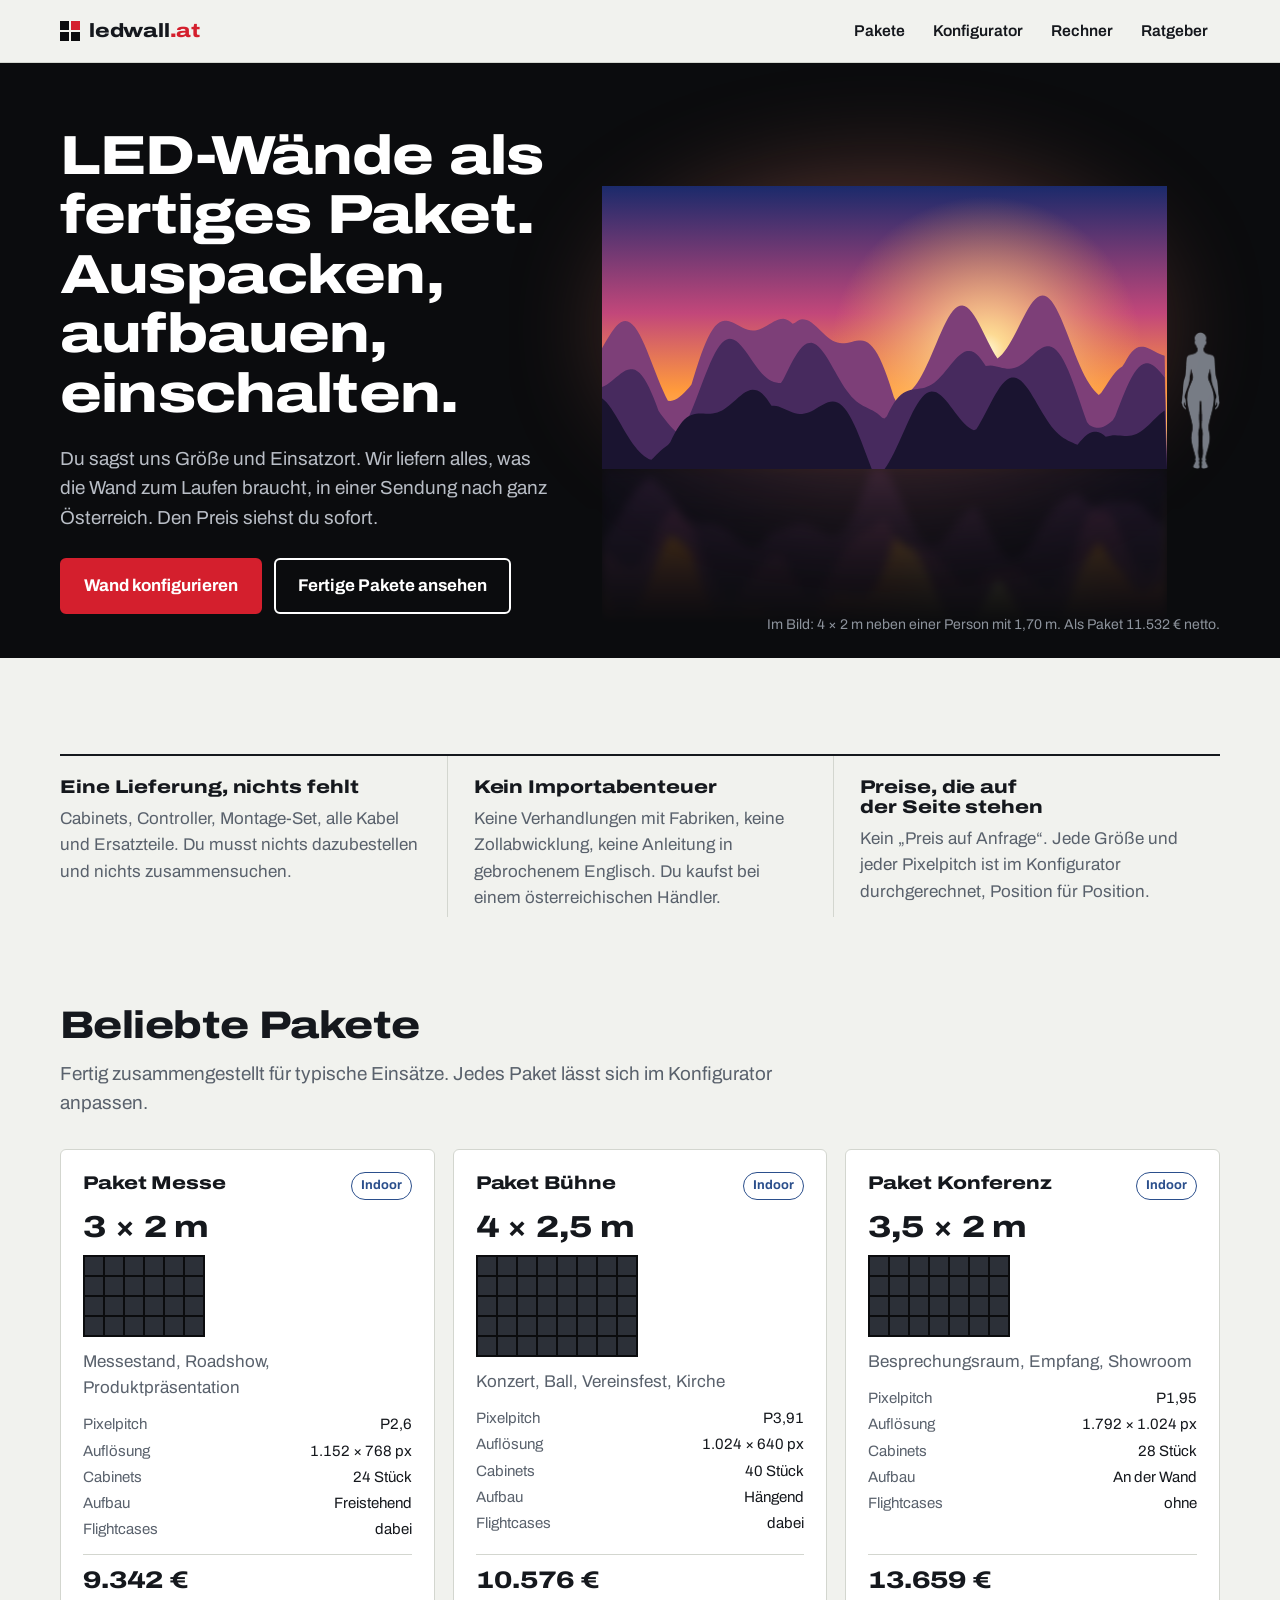
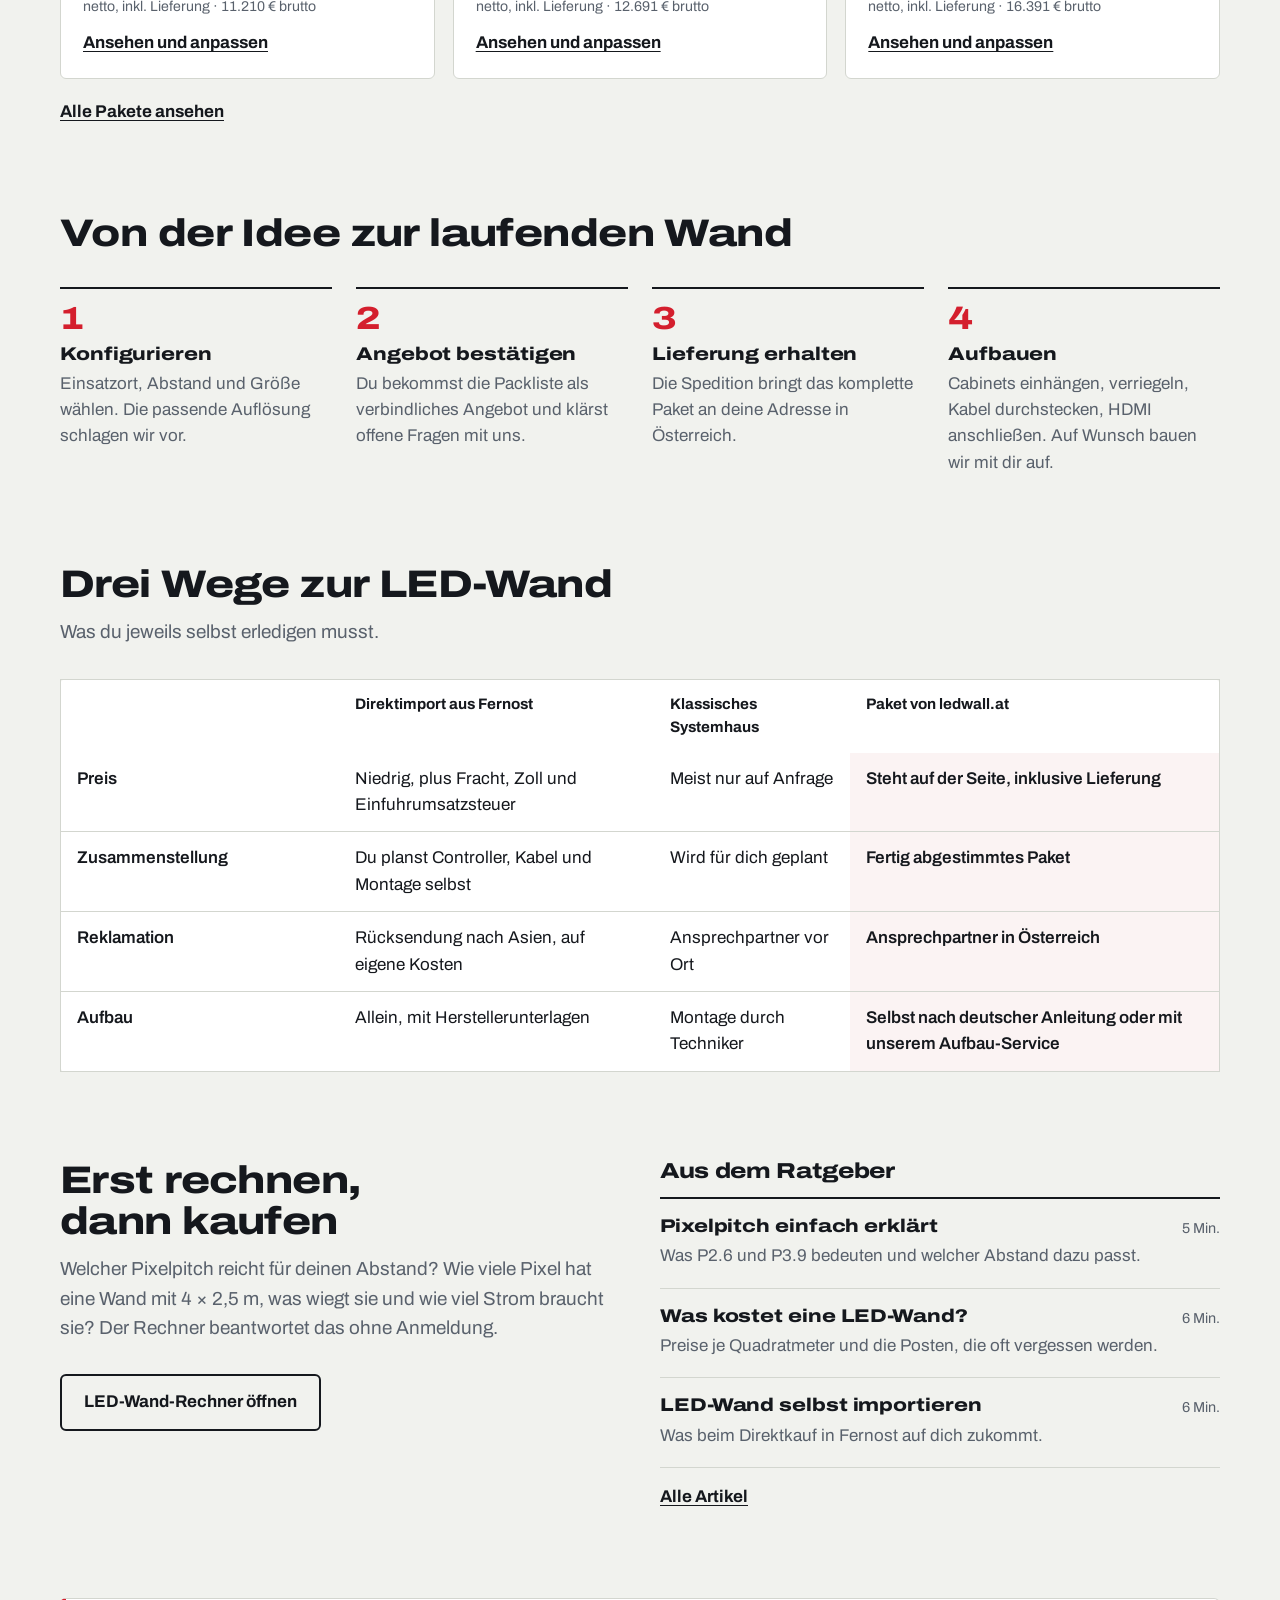
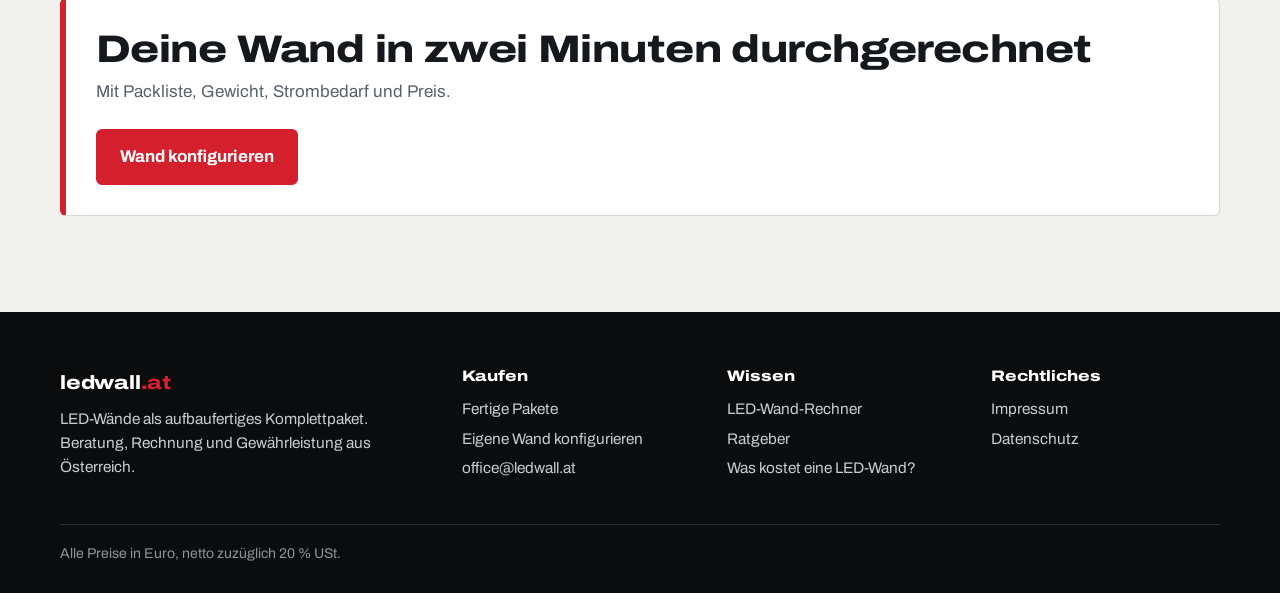
==== commit 7bbc17f3: "Hero: smooth LED wall with rotating scenes, reflection and glow Render walls as a closed image inste" ====
--- a/index.html
+++ b/index.html
@@ -7,36 +7,51 @@
 <meta name="description" content="LED-Wände als aufbaufertiges Paket: Cabinets, Controller, Montage-Set und Kabel in einer Lieferung. Preis sofort im Konfigurator berechnen.">
 <link rel="stylesheet" href="css/site.css">
 <style>
-  .hero-wall { width: min(900px, 76vw); }
-  .hero-figure { height: calc(min(900px, 76vw) * 0.425); width: auto; }
+  .hero { background: var(--cab); color: #fff; overflow: hidden; }
+  .hero-grid { display: grid; grid-template-columns: minmax(0, 1fr) minmax(0, 1.25fr); gap: 48px; align-items: center; padding: 64px 0 0; }
+  .hero h1 { font-size: clamp(2rem, 4.3vw, 3.5rem); margin-bottom: 20px; }
+  .hero .lead { color: #b9bec6; margin-bottom: 26px; }
+  .hero .btn { border-color: #fff; color: #fff; }
+  .hero .btn:hover { background: #fff; color: var(--ink); }
+  .hero .btn-main { border-color: var(--rot); }
+  .hero .btn-main:hover { background: var(--rot-dark); border-color: var(--rot-dark); color: #fff; }
+  .hero-scene { display: flex; align-items: flex-end; gap: 14px; padding-bottom: 14%; position: relative; }
+  .hero-wallbox { flex: 1; min-width: 0; position: relative; }
+  .hero-wallbox canvas { width: 100%; position: relative; }
+  #heroGlow { position: absolute; inset: 6%; border-radius: 50%; transition: box-shadow .6s linear; }
+  #heroMirror { position: absolute; left: 0; top: 100%; transform: scaleY(-1); opacity: .32; filter: blur(5px);
+    -webkit-mask-image: linear-gradient(to top, #000, transparent 55%); mask-image: linear-gradient(to top, #000, transparent 55%); }
+  .hero-figure { height: auto; width: 6.3%; flex: none; opacity: .85; }
+  .hero-note { color: #8d939c; font-size: .88rem; padding: 0 0 22px; text-align: right; }
+  @media (max-width: 900px) { .hero-grid { grid-template-columns: 1fr; gap: 32px; padding-top: 40px; } }
 </style>
+
 </head>
 <body>
 <main id="inhalt">
 
-  <div class="stage">
-    <div class="wrap">
-      <div class="stage-inner">
-        <div class="stage-wall hero-wall"><canvas id="heroWall" role="img" aria-label="Animierte Darstellung einer LED-Wand aus 32 Cabinets, 4 mal 2 Meter"></canvas></div>
-        <img class="stage-figure hero-figure" src="assets/human.png" alt="" width="318" height="1118">
+  <div class="hero">
+    <div class="wrap hero-grid">
+      <div>
+        <h1>LED-Wände als fertiges Paket. Auspacken, aufbauen, einschalten.</h1>
+        <p class="lead">Du sagst uns Größe und Einsatzort. Wir liefern alles, was die Wand zum Laufen braucht, in einer Sendung nach ganz Österreich. Den Preis siehst du sofort.</p>
+        <div class="btn-row">
+          <a class="btn btn-main" href="konfigurator.html">Wand konfigurieren</a>
+          <a class="btn" href="pakete.html">Fertige Pakete ansehen</a>
+        </div>
+      </div>
+      <div>
+        <div class="hero-scene">
+          <div class="hero-wallbox">
+            <div id="heroGlow"></div>
+            <canvas id="heroWall" role="img" aria-label="Laufende LED-Wand mit wechselnden Inhalten: Alpenpanorama, Bühnenshow, Anzeigetafel und Präsentation"></canvas>
+            <canvas id="heroMirror" aria-hidden="true"></canvas>
+          </div>
+          <img class="hero-figure" src="assets/human.png" alt="" width="318" height="1118">
+        </div>
       </div>
     </div>
-    <div class="stage-floor"></div>
-    <div class="wrap stage-caption">
-      <span>Maßstabsgetreu: 4 × 2 m aus 32 Cabinets, daneben eine Person mit 1,70 m</span>
-      <span id="heroPrice"></span>
-    </div>
-  </div>
-
-  <div class="wrap hero-text">
-    <h1>LED-Wände als fertiges Paket. Auspacken, zusammenstecken, einschalten.</h1>
-    <div>
-      <p class="lead">Du sagst uns Größe und Einsatzort. Wir liefern alles, was die Wand zum Laufen braucht, in einer Sendung nach ganz Österreich. Den Preis siehst du sofort.</p>
-      <div class="btn-row">
-        <a class="btn btn-main" href="konfigurator.html">Wand konfigurieren</a>
-        <a class="btn" href="pakete.html">Fertige Pakete ansehen</a>
-      </div>
-    </div>
+    <div class="wrap hero-note" id="heroPrice"></div>
   </div>
 
   <section class="wrap">
@@ -130,11 +145,12 @@
 <script src="js/pakete.js"></script>
 <script>
   mountLedWall(document.getElementById('heroWall'), {
-    cols: 8, rows: 4, dots: 20,
-    words: ['Servus.', '4 × 2 m', 'P2.6', '32 Cabinets', 'aufbaufertig'],
+    cols: 8, rows: 4,
+    mirror: document.getElementById('heroMirror'),
+    glow: document.getElementById('heroGlow'),
   });
   const heroPk = buildPackage({ env: 'indoor', pitch: 2.6, w: 4, h: 2, mount: 'hang', cases: true });
-  document.getElementById('heroPrice').textContent = `Diese Wand als Paket: ${fmtEur(heroPk.net)} netto`;
+  document.getElementById('heroPrice').textContent = `Im Bild: 4 × 2 m neben einer Person mit 1,70 m. Als Paket ${fmtEur(heroPk.net)} netto.`;
 </script>
 </body>
 </html>
--- a/css/site.css
+++ b/css/site.css
@@ -31,7 +31,7 @@
 img, canvas { display: block; max-width: 100%; }
 a { color: inherit; text-decoration-thickness: 1px; text-underline-offset: 3px; }
 h1, h2, h3 { font-variation-settings: var(--wide); font-weight: 800; line-height: 1.08; letter-spacing: -0.015em; margin: 0; text-wrap: balance; }
-h1, h2, h3 { overflow-wrap: break-word; hyphens: auto; }
+h1, h2, h3 { overflow-wrap: break-word; }
 h1 { font-size: clamp(1.85rem, 5.4vw, 4rem); }
 h2 { font-size: clamp(1.55rem, 3.2vw, 2.4rem); }
 h3 { font-size: 1.15rem; letter-spacing: -0.005em; }
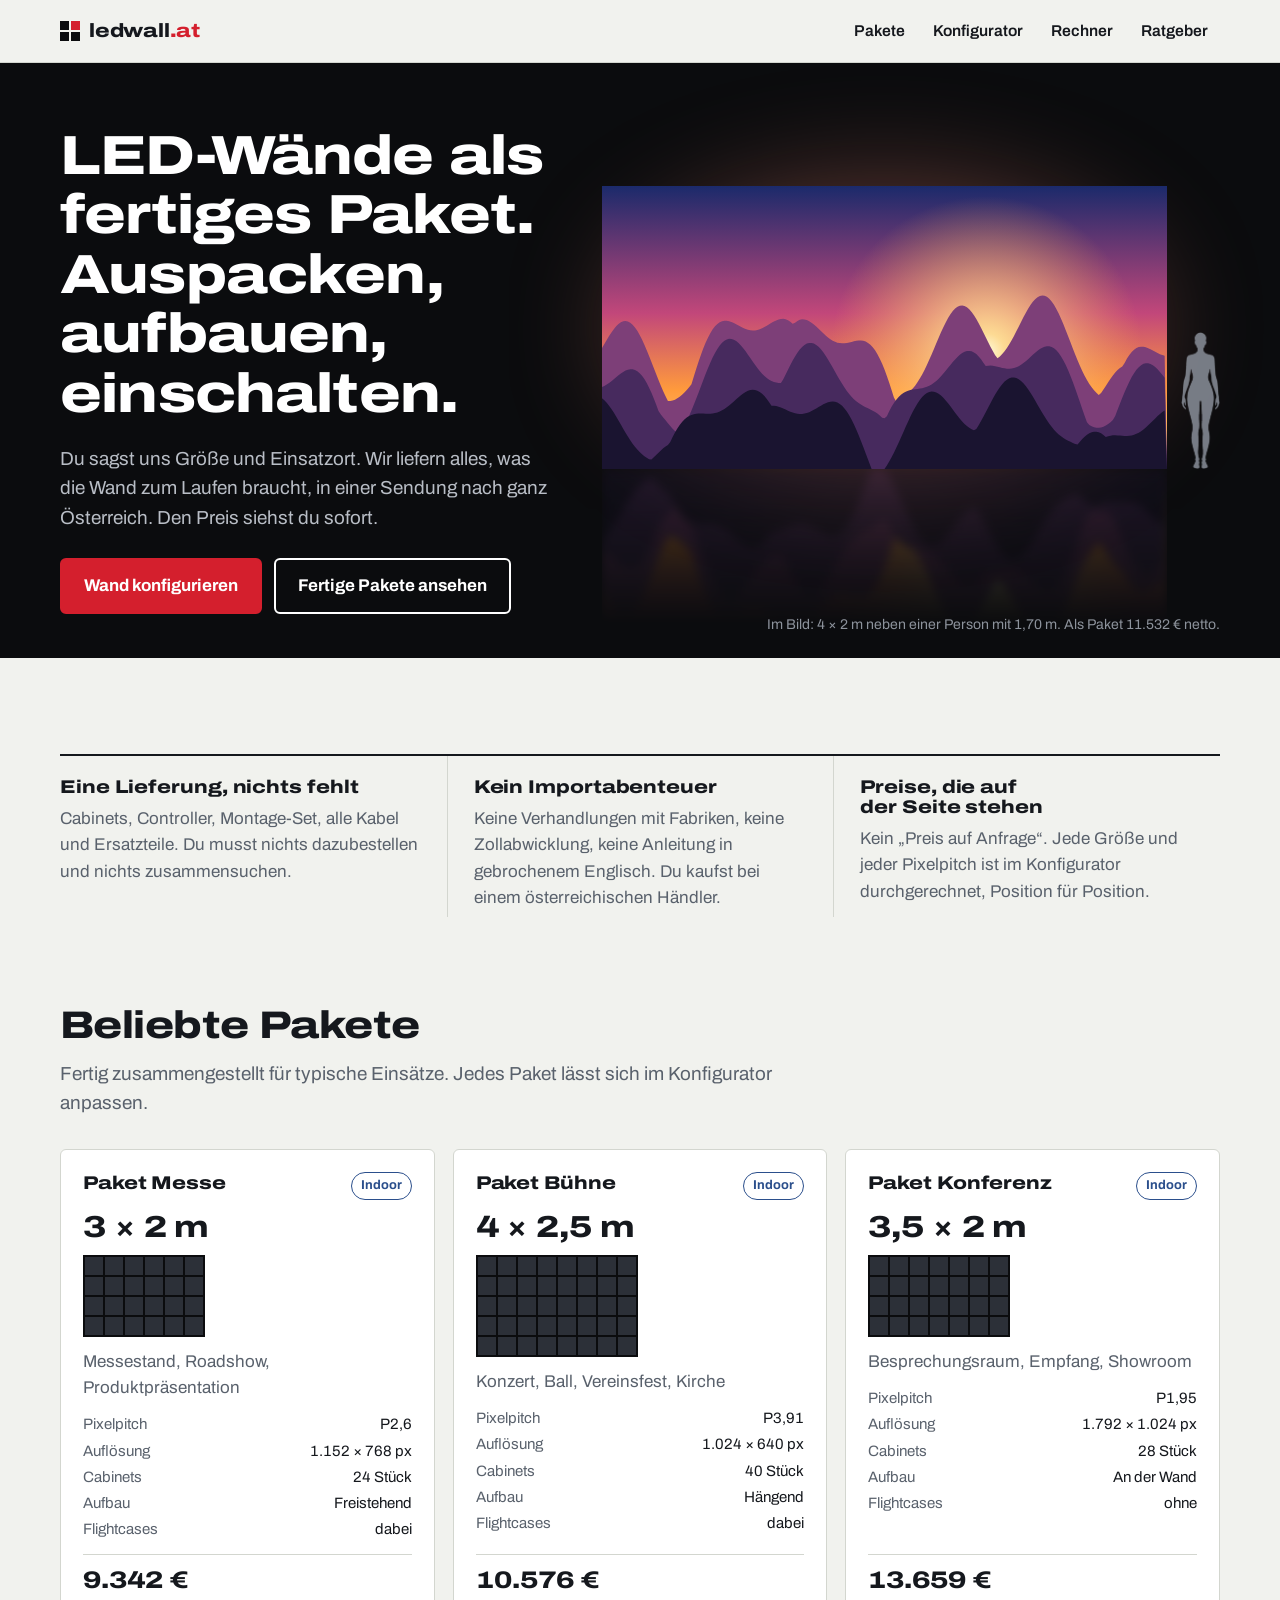
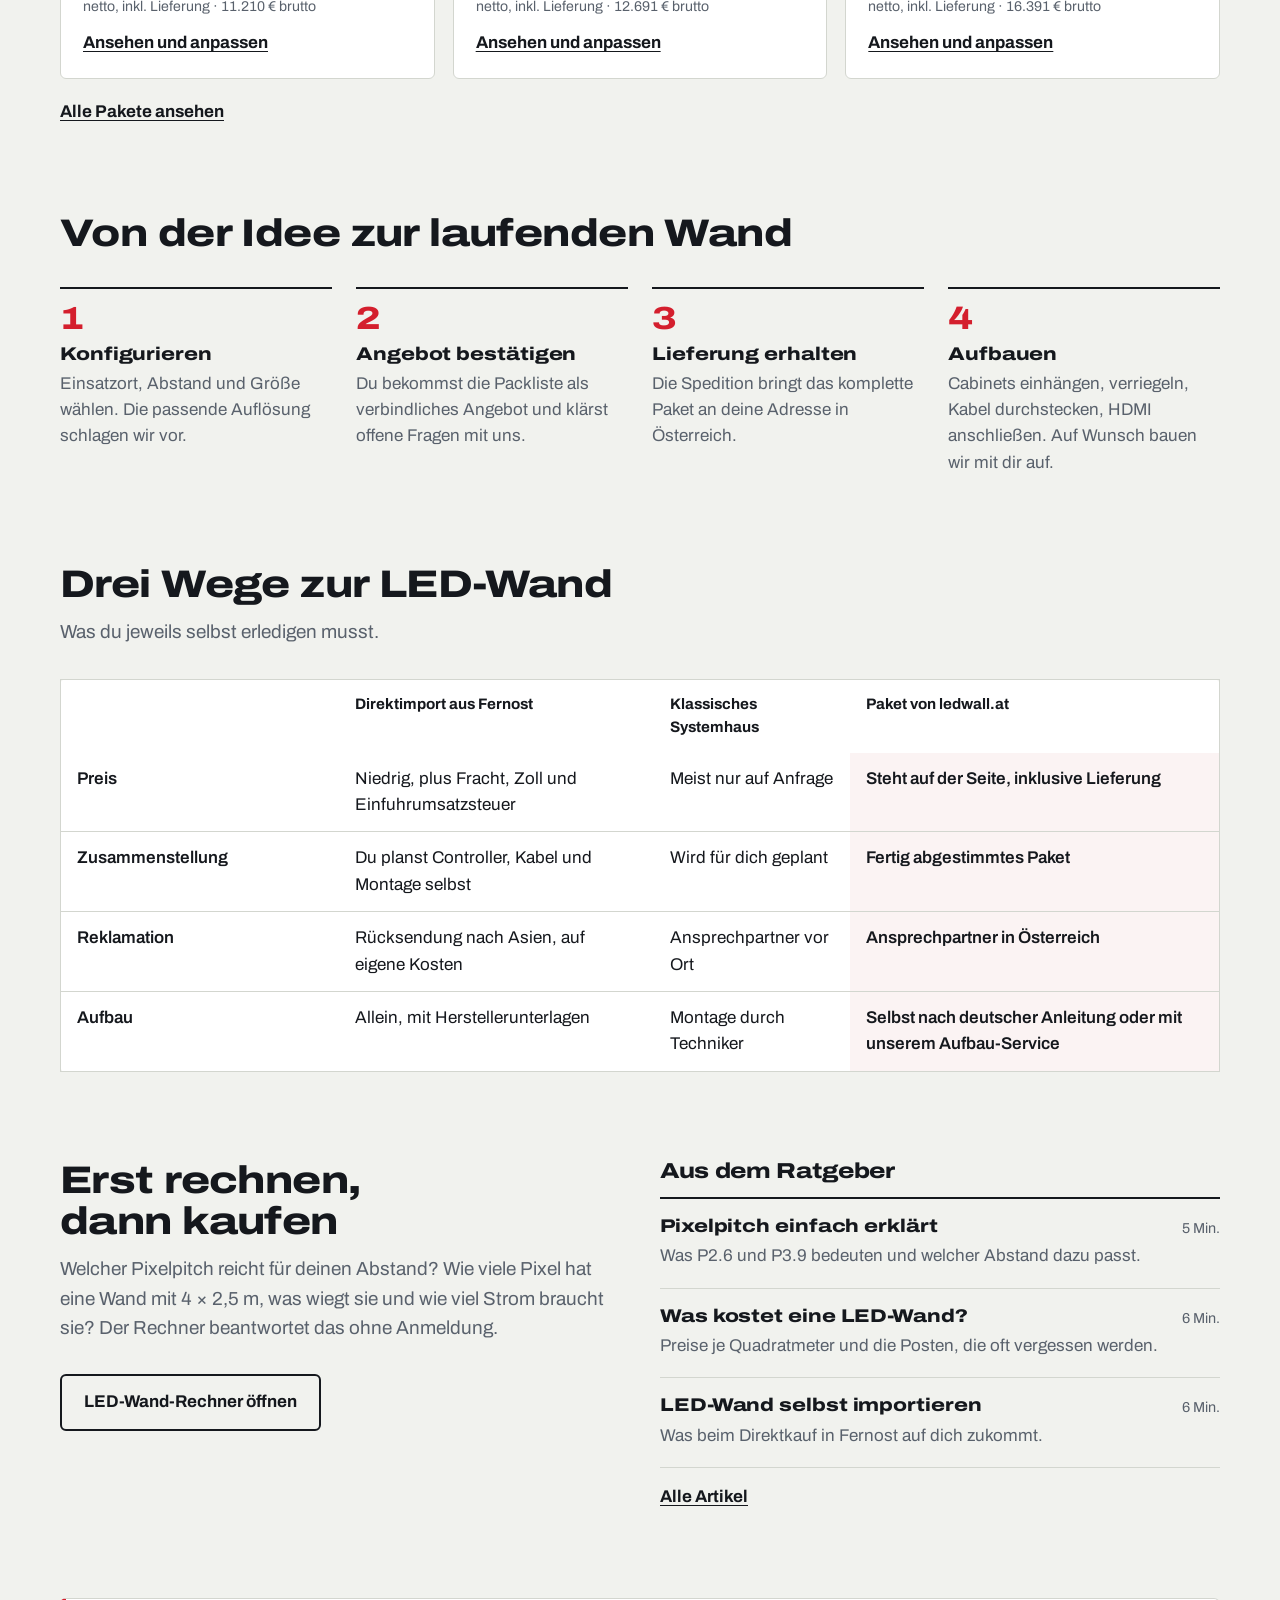
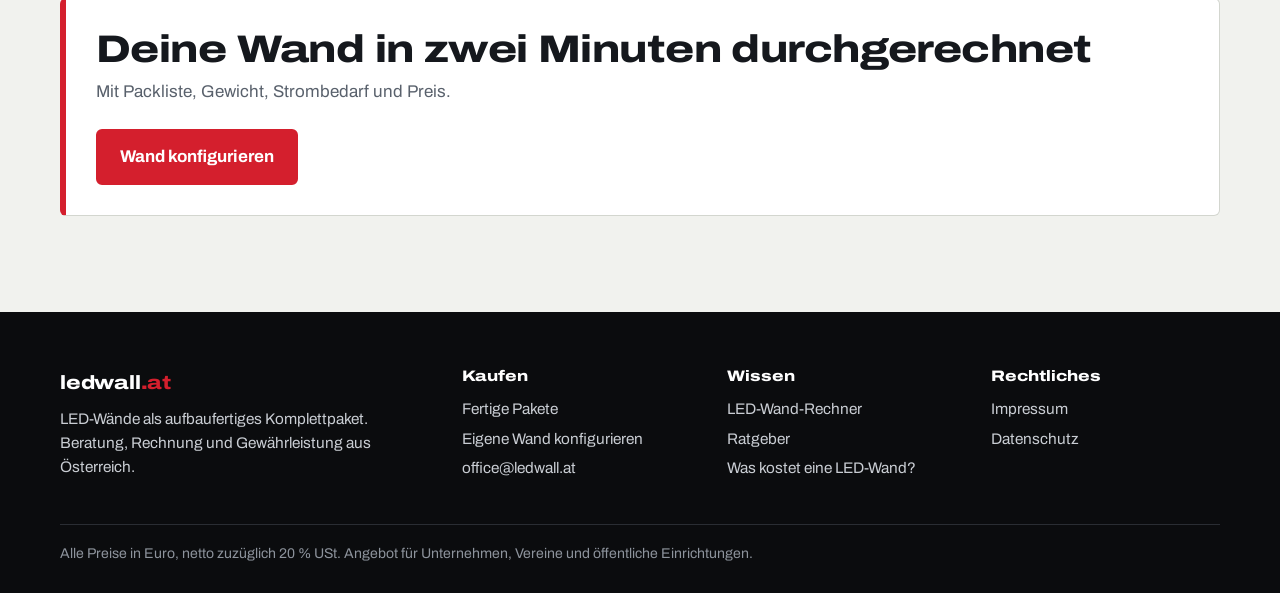
==== commit 7d7fb859: "Launch prep: SEO head, sitemap, robots, 404, favicon, OG image, request form Add canonical, Open Gra" ====
--- a/index.html
+++ b/index.html
@@ -3,8 +3,23 @@
 <head>
 <meta charset="UTF-8">
 <meta name="viewport" content="width=device-width, initial-scale=1">
-<title>LED-Wand kaufen in Österreich – als fertiges Komplettpaket | ledwall.at</title>
+<title>LED-Wand kaufen in Österreich als Komplettpaket | ledwall.at</title>
 <meta name="description" content="LED-Wände als aufbaufertiges Paket: Cabinets, Controller, Montage-Set und Kabel in einer Lieferung. Preis sofort im Konfigurator berechnen.">
+<link rel="canonical" href="https://ledwall.at/">
+<meta property="og:type" content="website">
+<meta property="og:site_name" content="ledwall.at">
+<meta property="og:locale" content="de_AT">
+<meta property="og:title" content="LED-Wand kaufen in Österreich als Komplettpaket">
+<meta property="og:description" content="LED-Wände als aufbaufertiges Paket: Cabinets, Controller, Montage-Set und Kabel in einer Lieferung. Preis sofort im Konfigurator berechnen.">
+<meta property="og:url" content="https://ledwall.at/">
+<meta property="og:image" content="https://ledwall.at/assets/og-image.png">
+<meta property="og:image:width" content="1200">
+<meta property="og:image:height" content="630">
+<meta name="twitter:card" content="summary_large_image">
+<link rel="icon" href="favicon.svg" type="image/svg+xml">
+<meta name="theme-color" content="#0b0c0e">
+<link rel="preload" href="assets/fonts/archivo-latin.woff2" as="font" type="font/woff2" crossorigin>
+<script type="application/ld+json">{"@context": "https://schema.org", "@graph": [{"@type": "Organization", "@id": "https://ledwall.at/#organisation", "name": "ledwall.at", "url": "https://ledwall.at/", "email": "office@ledwall.at", "areaServed": "AT", "description": "LED-Wände als aufbaufertige Komplettpakete für Unternehmen, Vereine und öffentliche Einrichtungen in Österreich."}, {"@type": "WebSite", "@id": "https://ledwall.at/#website", "url": "https://ledwall.at/", "name": "ledwall.at", "inLanguage": "de-AT", "publisher": {"@id": "https://ledwall.at/#organisation"}}]}</script>
 <link rel="stylesheet" href="css/site.css">
 <style>
   .hero { background: var(--cab); color: #fff; overflow: hidden; }
--- a/css/site.css
+++ b/css/site.css
@@ -263,3 +263,4 @@
   .site-head, .site-foot, .kf-form, .preview, .mobile-bar, .no-print { display: none !important; }
   .kf { display: block; }
 }
+#anfrage, #packliste { scroll-margin-top: 78px; }
